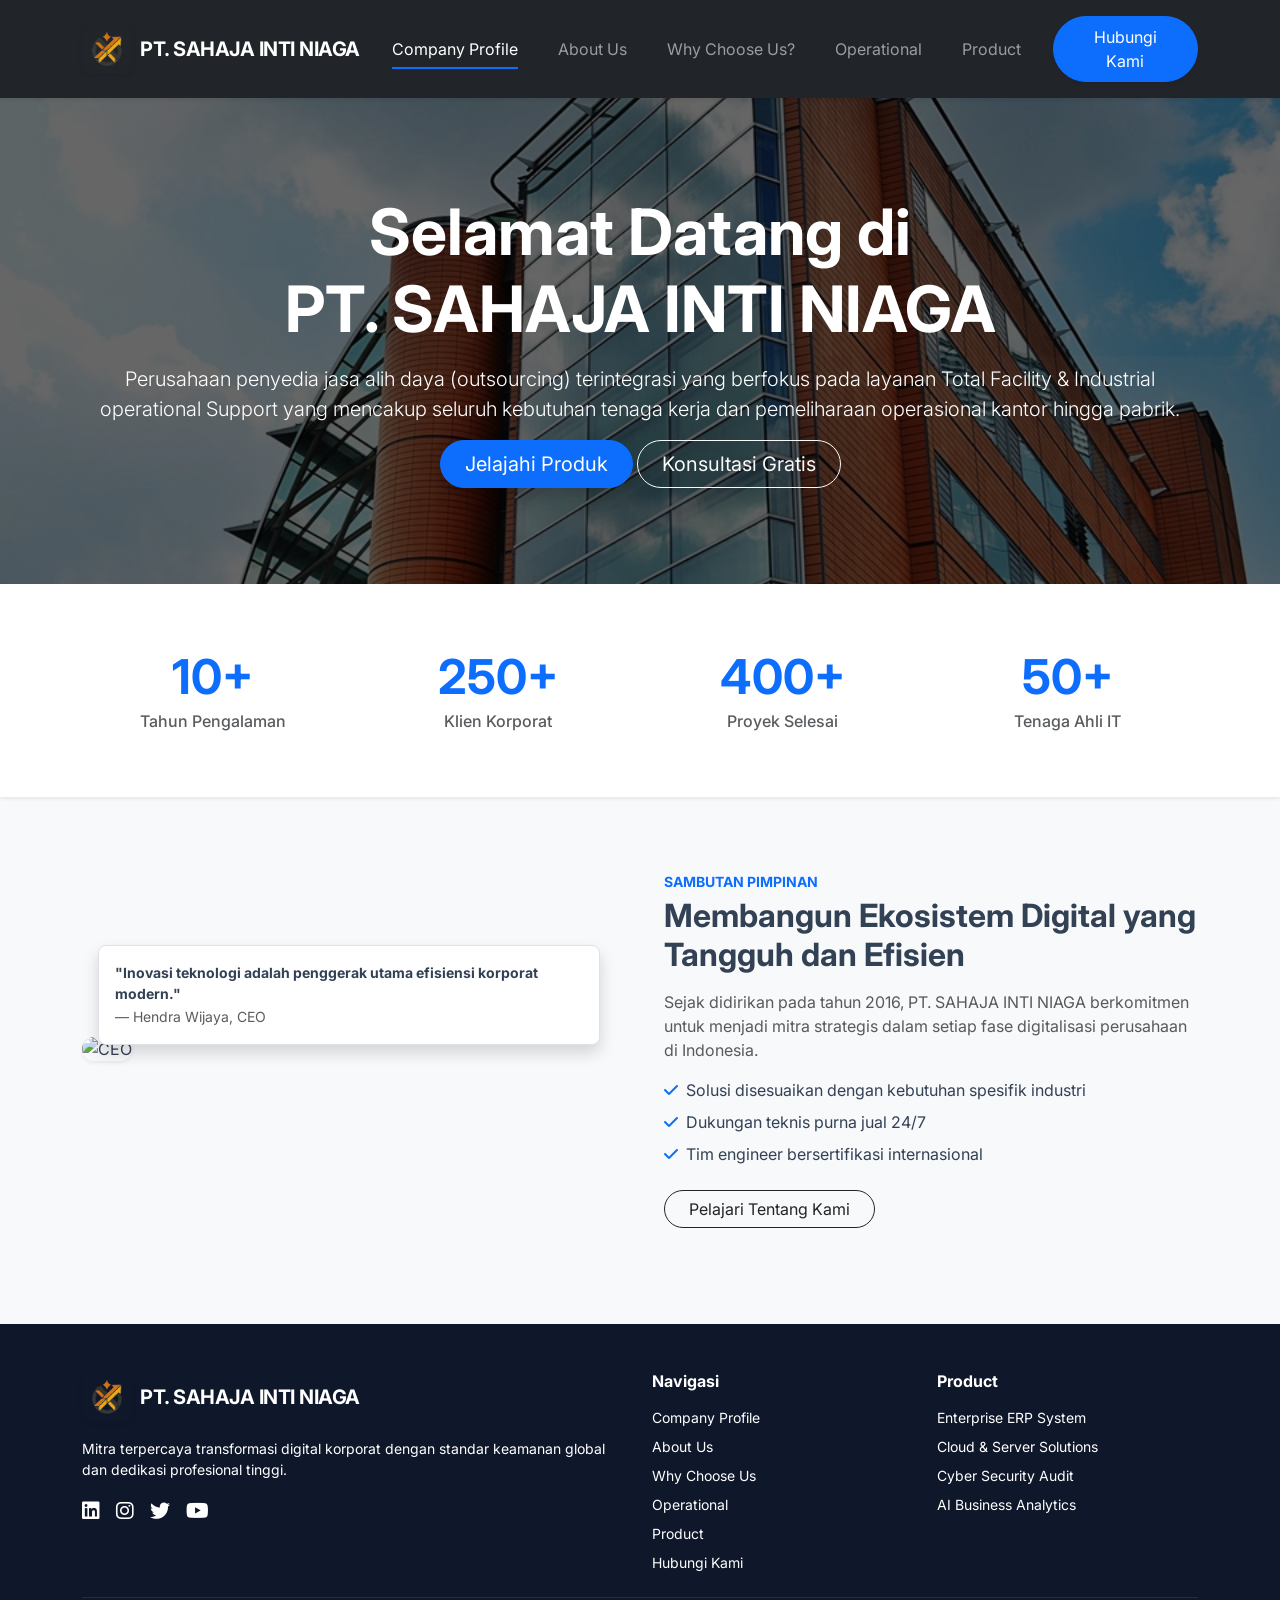
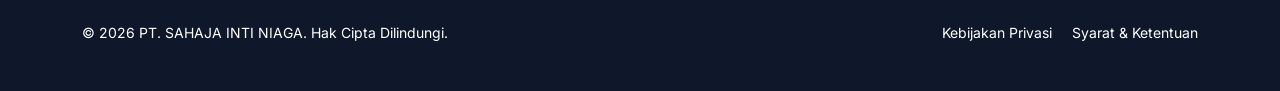
==== index.html @ 7131c090 "update rapi rapi" ====
<!DOCTYPE html>
<html lang="id">
<head>
    <meta charset="UTF-8">
    <meta name="viewport" content="width=device-width, initial-scale=1.0">
    <title>PT. SAHAJA INTI NIAGA - Company Profile</title>
    <!-- Bootstrap 5 CSS -->
    <link href="https://cdn.jsdelivr.net/npm/bootstrap@5.3.2/dist/css/bootstrap.min.css" rel="stylesheet">
    <!-- FontAwesome Icons -->
    <link rel="stylesheet" href="https://cdnjs.cloudflare.com/ajax/libs/font-awesome/6.4.0/css/all.min.css">
    <!-- Google Fonts: Inter -->
    <link href="https://fonts.googleapis.com/css2?family=Inter:wght@300;400;500;600;700;800&display=swap" rel="stylesheet">
    <link rel="stylesheet" href="style.css">

</head>
<link rel="icon" type="image/png" href="img/logo-pavicon-removebg-preview.png">
<body>

    <div id="customAlert" class="custom-alert-box alert alert-success alert-dismissible fade show border-0 py-3" role="alert">
        <div class="d-flex align-items-center">
            <i class="fa-solid fa-circle-check fs-4 me-3 text-success"></i>
            <div>
                <strong class="d-block text-dark">Informasi</strong>
                <span id="alertMessage" class="small text-muted">Pesan berhasil dikirim!</span>
            </div>
            <button type="button" class="btn-close ms-auto" onclick="hideCustomAlert()"></button>
        </div>
    </div>

    <nav class="navbar navbar-expand-lg navbar-dark bg-dark sticky-top shadow-sm py-3">
        <div class="container">
            <a class="navbar-brand d-flex align-items-center" href="#" onclick="switchView('profile')">
                <div class="rounded-3 p-2 me-2 d-flex align-items-center justify-content-center shadow-sm" style="width: 50px; height: 50px;">                    
                    <img src="img/logo-pavicon-removebg-preview.png" alt="Logo PT. Sahaja Inti Niaga" class="img-fluid" style="object-fit: contain; width: 100%; height: 100%;">
                </div>
                <span>PT. SAHAJA INTI NIAGA</span>
            </a>
            <button class="navbar-toggler border-0 shadow-none" type="button" data-bs-toggle="collapse" data-bs-target="#navbarNav" aria-controls="navbarNav" aria-expanded="false" aria-label="Toggle navigation">
                <span class="navbar-toggler-icon"></span>
            </button>
            <div class="collapse navbar-collapse justify-content-end" id="navbarNav">
                <ul class="navbar-nav align-items-lg-center gap-lg-2 mt-3 mt-lg-0">
                    <li class="nav-item">
                        <a class="nav-link active px-3 py-2 rounded text-nowrap" href="#" data-target="profile" onclick="switchView('profile')" >Company Profile</a>
                    </li>
                    <li class="nav-item">
                        <a class="nav-link px-3 py-2 rounded text-nowrap" href="#" data-target="about" onclick="switchView('about')">About Us</a>
                    </li>
                    <li class="nav-item">
                        <a class="nav-link px-3 py-2 rounded text-nowrap" href="#" data-target="why-choose-us" onclick="switchView('why-choose-us')">Why Choose Us?</a>
                    </li>
                    <li class="nav-item">
                        <a class="nav-link px-3 py-2 rounded text-nowrap" href="#" data-target="operational" onclick="switchView('operational')">Operational</a>
                    </li>
                    <li class="nav-item">
                        <a class="nav-link px-3 py-2 rounded text-nowrap" href="#" data-target="product" onclick="switchView('product')">Product</a>
                    </li>
                    <li class="nav-item ms-lg-2 mt-2 mt-lg-0">
                        <a class="btn btn-primary px-4 py-2 rounded-pill shadow-sm" href="#" data-target="contact" onclick="switchView('contact')">Hubungi Kami</a>
                    </li>
                </ul>
            </div>
        </div>
    </nav>

    <main>
        <section id="view-profile" class="view-section active">
            <!-- Hero Cover Banner -->
            <!-- nav>
             <div class="hero-section text-center text-lg-start">
                <div class="container py-5">
                    <div class="row align-items-center">
                        <div class="col-lg-7 mb-5 mb-lg-0">
                            <span class="badge bg-primary bg-opacity-25 text-primary border border-primary border-opacity-25 px-3 py-2 rounded-pill mb-3 fw-semibold">
                                <i class="fa-solid fa-shield-halved me-1"></i> Mitra Teknologi Terpercaya Enterprise
                            </span>
                            <h1 class="display-4 fw-bold mb-4 text-white lh-base">Transformasi Digital untuk Masa Depan Bisnis Anda</h1>
                            <p class="lead text-light opacity-85 mb-4">PT. Global Solusi Teknologi menghadirkan inovasi perangkat lunak kelas enterprise, infrastruktur cloud handal, dan keamanan siber tingkat lanjut untuk akselerasi pertumbuhan bisnis.</p>
                            <div class="d-flex flex-wrap gap-3 justify-content-center justify-content-lg-start">
                                <button class="btn btn-primary btn-lg px-4 rounded-pill shadow" onclick="switchView('product')">Jelajahi Produk</button>
                                <button class="btn btn-outline-light btn-lg px-4 rounded-pill" onclick="switchView('contact')">Konsultasi Gratis</button>
                            </div>
                        </div>
                        <div class="col-lg-5 text-center">
                            <div class="p-4 bg-white bg-opacity-10 backdrop-blur rounded-4 border border-white border-opacity-15 shadow-lg">
                                <i class="fa-solid fa-server text-primary display-1 mb-3"></i>
                                <h3 class="h4 fw-bold text-white mb-2">Enterprise Grade 99.9%</h3>
                                <p class="text-light opacity-75 mb-0 small">Menjamin ketersediaan sistem penuh dengan standar keamanan internasional ISO 27001.</p>
                            </div>
                        </div>
                    </div>
                </div>
            </div>
            </nav -->
            
            <section id="home" class="position-relative text-white overflow-hidden py-5">
            <!-- Gambar Header -->
            <div class="position-absolute top-0 start-0 w-100 h-100 overflow-hidden">
                <!-- TAMBAHKAN style="filter: brightness(0.4);" PADA TAG <img> -->
                <img src="img/header.jpg" 
                     alt="Cover Header" 
                     class="w-100 h-100 object-fit-cover"
                     style="filter: brightness(0.4);">

                <!-- Overlay bisa tetap dipakai atau dihilangkan -->
                <div class="position-absolute top-0 start-0 w-100 h-100"></div>
            </div>
        
            <!-- Konten Teks -->
            <div class="container position-relative py-4 my-4 text-center">
                <h1 class="display-3 fw-bold">Selamat Datang di <p>PT. SAHAJA INTI NIAGA</p> </h1>
                <p class="lead"> Perusahaan penyedia jasa alih daya (outsourcing) terintegrasi yang berfokus pada layanan Total Facility & Industrial  operational Support  yang mencakup seluruh kebutuhan tenaga kerja dan pemeliharaan operasional kantor hingga pabrik.</p>
                <button class="btn btn-primary btn-lg px-4 rounded-pill shadow" onclick="switchView('product')">Jelajahi Produk</button>
                <button class="btn btn-outline-light btn-lg px-4 rounded-pill" onclick="switchView('contact')">Konsultasi Gratis</button>
            </div>
            </section>

            <!-- Statistics Bar -->
            <div class="bg-white py-5 shadow-sm">
                <div class="container">
                    <div class="row text-center g-4">
                        <div class="col-md-3 col-6">
                            <div class="p-3">
                                <h2 class="display-5 fw-bold text-primary mb-1">10+</h2>
                                <p class="text-muted mb-0 fw-medium">Tahun Pengalaman</p>
                            </div>
                        </div>
                        <div class="col-md-3 col-6">
                            <div class="p-3">
                                <h2 class="display-5 fw-bold text-primary mb-1">250+</h2>
                                <p class="text-muted mb-0 fw-medium">Klien Korporat</p>
                            </div>
                        </div>
                        <div class="col-md-3 col-6">
                            <div class="p-3">
                                <h2 class="display-5 fw-bold text-primary mb-1">400+</h2>
                                <p class="text-muted mb-0 fw-medium">Proyek Selesai</p>
                            </div>
                        </div>
                        <div class="col-md-3 col-6">
                            <div class="p-3">
                                <h2 class="display-5 fw-bold text-primary mb-1">50+</h2>
                                <p class="text-muted mb-0 fw-medium">Tenaga Ahli IT</p>
                            </div>
                        </div>
                    </div>
                </div>
            </div>

            <!-- CEO Welcome Message -->
            <div class="container py-5 my-4">
                <div class="row align-items-center g-5">
                    <div class="col-lg-6">
                        <div class="position-relative">
                            <img src="https://placehold.co/600x400/cbd5e1/475569?text=CEO+&+Management" alt="CEO" class="img-fluid rounded-4 shadow-sm">
                            <div class="position-absolute bottom-0 start-0 m-3 bg-white p-3 rounded-3 shadow border">
                                <p class="mb-0 fw-bold small">"Inovasi teknologi adalah penggerak utama efisiensi korporat modern."</p>
                                <small class="text-muted">— Hendra Wijaya, CEO</small>
                            </div>
                        </div>
                    </div>
                    <div class="col-lg-6">
                        <span class="text-primary fw-bold text-uppercase tracking-wider small">Sambutan Pimpinan</span>
                        <h2 class="fw-bold mb-3 mt-1">Membangun Ekosistem Digital yang Tangguh dan Efisien</h2>
                        <p class="text-muted">Sejak didirikan pada tahun 2016, PT. SAHAJA INTI NIAGA berkomitmen untuk menjadi mitra strategis dalam setiap fase digitalisasi perusahaan di Indonesia.</p>
                        <ul class="list-unstyled mb-4">
                            <li class="mb-2 d-flex align-items-center"><i class="fa-solid fa-check text-primary me-2"></i> Solusi disesuaikan dengan kebutuhan spesifik industri</li>
                            <li class="mb-2 d-flex align-items-center"><i class="fa-solid fa-check text-primary me-2"></i> Dukungan teknis purna jual 24/7</li>
                            <li class="mb-2 d-flex align-items-center"><i class="fa-solid fa-check text-primary me-2"></i> Tim engineer bersertifikasi internasional</li>
                        </ul>
                        <button class="btn btn-outline-dark rounded-pill px-4" onclick="switchView('about')">Pelajari Tentang Kami</button>
                    </div>
                </div>
            </div>
        </section>

        <section id="view-about" class="view-section pt-4 pb-5">
            <div class="container pt-4 pb-4">
                <div class="text-center max-w-700 mx-auto mb-5 gap-lg-2 mt-3 mt-lg-0">
                    <span class="badge bg-primary bg-opacity-10 text-primary px-3 py-1 rounded-pill fw-semibold mb-2" style="font-size: 2rem;">About Us</span>
                    <h2 class="fw-bold display-6 mb-4">Mengenal Lebih Dekat PT. Sahaja Inti Niaga</h2>
                    <!-- Sub-bagian Legalitas & Pendirian -->
                    <div class="bg-light border rounded-4 p-4 mx-auto mb-4 text-start" style="max-width: 600px;">
                        <h3 class="fw-bold h5 text-primary border-bottom pb-2 mb-3">
                            <i class="fa-solid fa-file-shield me-2"></i>Legalitas & Pendirian
                        </h3>
                        <ul class="list-unstyled mb-0 text-dark">
                            <li class="mb-2">
                                <strong><i class="fa-solid fa-building text-muted me-2"></i>Tahun Pendirian:</strong> 2026
                            </li>
                            <li>
                                <strong><i class="fa-solid fa-file-signature text-muted me-2"></i>Surat Izin Usaha:</strong> AHU-A129826.AH.01.30.Tahun 2026
                            </li>
                        </ul>
                    </div>
                    <p class="text-muted mb-3" style="text-align: justify; line-height: 1.8;">
                        PT. SAHAJA INTI NIAGA adalah perusahaan penyedia jasa alih daya (outsourcing) terintegrasi yang berfokus pada layanan Total Facility & Industrial Operational Support yang mencakup seluruh kebutuhan tenaga kerja dan pemeliharaan operasional kantor hingga pabrik.
                        <br>
                        <br>
                        Kami hadir sebagai mitra strategis untuk membantu instansipemerintah, BUMN, perkantoran swasta, pusat perbelanjaan,kawasan industri, dan fasilitas komersial lainnya dalam menciptakan lingkungan kerja yang aman, tertib, bersih, dan higienis. Dengan mengedepankan sistem rekrutmen berstandar tinggi, pelatihan berkala (continuous training), dan kepatuhan penuh terhadap regulasi ketenagakerjaan, kami memastikan setiap mitra kami dapat fokus sepenuhnya pada bisnis inti (core business) mereka.
                    </p>
                </div>

                <!-- Vision & Mission -->
                <div class="row g-4 mb-5">
                    <div class="col-md-6">
                        <div class="card border-0 shadow-sm rounded-4 h-100 p-4 bg-white">
                            <div class="feature-icon bg-primary bg-opacity-15 text-primary mb-3">
                                <i class="fa-solid fa-eye"></i>
                            </div>
                            <h3 class="h4 fw-bold mb-3">Visi Perusahaan</h3>
                            <p class="text-muted mb-0">Menjadi perusahaan alih daya terdepan, tepercaya, dan berintegritas tinggi di Indonesia yang memberikan solusi operasional fasilitas
serta pengamanan berstandar industri modern.</p>
                        </div>
                    </div>
                    <div class="col-md-6">
                        <div class="card border-0 shadow-sm rounded-4 h-100 p-4 bg-white">
                            <div class="feature-icon bg-success bg-opacity-15 text-success mb-3">
                                <i class="fa-solid fa-bullseye"></i>
                            </div>
                            <h3 class="h4 fw-bold mb-3">Misi Perusahaan</h3>
                            <ul class="text-muted ps-3 mb-0">
                                <li class="mb-2">Kualitas Pelayanan: Menghadirkan tenaga kerja terlatih, disiplin, berdedikasi, dan menjunjung tinggi kode etik profesional.</li>
                                <li class="mb-2">Kemitraan Jangka Panjang: Membangun kolaborasi transparan dan responsif terhadap setiap kebutuhan spesifik operasional klien.</li>
                                <li class="mb-2">Kepatuhan & Legalitas: Menjamin pemenuhan hak-hak ketenagakerjaan secara adil dan patuh pada seluruh regulasi hukum yang berlaku.</li>
                                <li class="mb-2">Inovasi & Pengawasan Berkelanjutan: Menerapkan sistem kontrol mutu (Quality Control) dan pemanfaatan teknologi supervisi berbasis digital.</li>
                            </ul>
                        </div>
                    </div>
                </div>

                <!-- Core Values -->
                <div class="mb-5">
                    <h3 class="text-center fw-bold mb-4">NILAI INTI PERUSAHAAN (CORE VALUES)</h3>
                    <div class="row g-3">
                        <div class="col-lg-2 col-md-4 col-sm-6">
                            <div class="card card-hover border-0 shadow-sm rounded-4 text-center p-4 bg-white h-100">
                                <div class="text-primary mb-3 display-6"><i class="fa-solid fa-lightbulb"></i></div>
                                <h5 class="fw-bold">S – Sinergi (Synergy)</h5>
                                <p class="text-muted small mb-0">Mengutamakan kolaborasi aktif dan harmonis bersama mitra bisnis.</p>
                            </div>
                        </div>
                        <div class="col-lg-2 col-md-4 col-sm-6">
                            <div class="card card-hover border-0 shadow-sm rounded-4 text-center p-4 bg-white h-100">
                                <div class="text-success mb-3 display-6"><i class="fa-solid fa-handshake"></i></div>
                                <h5 class="fw-bold">A – Akuntabel (Accountable)</h5>
                                <p class="text-muted small mb-0">Bertanggung jawab penuh terhadap pelaksanaan tugas dan standar kerja.</p>
                            </div>
                        </div>
                        <div class="col-lg-2 col-md-4 col-sm-6">
                            <div class="card card-hover border-0 shadow-sm rounded-4 text-center p-4 bg-white h-100">
                                <div class="text-warning mb-3 display-6"><i class="fa-solid fa-users-gear"></i></div>
                                <h5 class="fw-bold">H – Handal (Reliable)</h5>
                                <p class="text-muted small mb-0">Tanggap menghadapi situasi rutin maupun darurat dengan kesiapan tinggi.</p>
                            </div>
                        </div>
                        <div class="col-lg-2 col-md-4 col-sm-6">
                            <div class="card card-hover border-0 shadow-sm rounded-4 text-center p-4 bg-white h-100">
                                <div class="text-danger mb-3 display-6"><i class="fa-solid fa-award"></i></div>
                                <h5 class="fw-bold">A – Amanah (Integrity)</h5>
                                <p class="text-muted small mb-0">Menjaga kejujuran dan etika kerja sebagai fondasi utama kepercayaan.</p>
                            </div>
                        </div>
                        <div class="col-lg-2 col-md-4 col-sm-6">
                            <div class="card card-hover border-0 shadow-sm rounded-4 text-center p-4 bg-white h-100">
                                <div class="text-warning mb-3 display-6"><i class="fa-solid fa-users-gear"></i></div>
                                <h5 class="fw-bold">J – Jeli (Detail-Oriented)</h5>
                                <p class="text-muted small mb-0">Mengawasi detail kebersihan dan protokol keamanan tanpa kompromi.</p>
                            </div>
                        </div>
                        <div class="col-lg-2 col-md-4 col-sm-6">
                            <div class="card card-hover border-0 shadow-sm rounded-4 text-center p-4 bg-white h-100">
                                <div class="text-danger mb-3 display-6"><i class="fa-solid fa-award"></i></div>
                                <h5 class="fw-bold">A – Adaptif (Adaptive)</h5>
                                <p class="text-muted small mb-0">Fleksibel menyesuaikan SOP dengan karakteristik dan kebutuhan fasilitas klien.</p>
                            </div>
                        </div>
                    </div>
                </div>

                <!-- Short History Timeline -->
                <div class="bg-white rounded-4 shadow-sm p-5">
                    <h3 class="fw-bold mb-4 text-center">Sejarah Singkat Perusahaan</h3>
                    <div class="row g-4">
                        <div class="col-md-4">
                            <span class="badge bg-secondary mb-2">2016 - Pendirian</span>
                            <h5 class="fw-bold">Awal Mula</h5>
                            <p class="text-muted small">Didirikan oleh sekelompok insinyur IT di Jakarta sebagai konsultan pengembang perangkat lunak skala kecil.</p>
                        </div>
                        <div class="col-md-4">
                            <span class="badge bg-primary mb-2">2020 - Ekspansi Enterprise</span>
                            <h5 class="fw-bold">Pertumbuhan Pesat</h5>
                            <p class="text-muted small">Memperluas portofolio layanan ke ranah Cloud Computing dan sistem ERP terintegrasi untuk perbankan & manufaktur.</p>
                        </div>
                        <div class="col-md-4">
                            <span class="badge bg-success mb-2">2026 - Regional Leader</span>
                            <h5 class="fw-bold">Transformasi Modern</h5>
                            <p class="text-muted small">Menjadi pemimpin pasar nasional dengan cabang operasional di 3 kota besar dan klien multinasional.</p>
                        </div>
                    </div>
                </div>
            </div>
        </section>

        <!-- Section Why Choose Us -->
        <section id="view-why-choose-us" class="view-section pt-4 pb-5">
            <div class="container pt-4 pb-4">
                <!-- Judul Header -->
                <div class="text-center mb-5">
                    <h2 class="fw-bold display-5">Why Choose Us?</h2>
                    <p class="text-muted col-lg-6 mx-auto">Alasan utama mengapa PT. SAHAJA INTI NIAGA menjadi mitra terpercaya      bagi korporasi dan institusi terkemuka.</p>
                </div>
            
                <!-- Grid Kartu Keunggulan -->
                <div class="row g-4">
                    <!-- Poin 1 -->
                    <div class="col-md-4">
                        <div class="card border-0 shadow-sm rounded-4 p-4 h-100 card-hover bg-white">
                            <div class="text-primary fs-1 mb-3"><i class="fa-solid fa-shield-halved"></i></div>
                            <h4 class="fw-bold mb-3">Rekrutmen Selektif & Bebas Risiko</h4>
                            <p class="text-muted mb-0">Seluruh personil melalui verifikasi identitas, rekam jejak kriminal, pemeriksaan medis, serta tes psikologi kerja</p>
                        </div>
                    </div>
                
                    <!-- Poin 2 -->
                    <div class="col-md-4">
                        <div class="card border-0 shadow-sm rounded-4 p-4 h-100 card-hover bg-white">
                            <div class="text-success fs-1 mb-3"><i class="fa-solid fa-user-tie"></i></div>
                            <h4 class="fw-bold mb-3">Kepatuhan Legal & Ketenagakerjaan (100% Compliance)</h4>
                            <p class="text-muted mb-0">Penjaminan upah sesuai regulasi (UMK/UMR), kepesertaan BPJS Ketenagakerjaan & BPJS Kesehatan, perlindungan THR, dan perjanjian kerja yang sah. Klien terbebas dari sengketa hubungan industrial langsung.</p>
                        </div>
                    </div>
                
                    <!-- Poin 3 -->
                    <div class="col-md-4">
                        <div class="card border-0 shadow-sm rounded-4 p-4 h-100 card-hover bg-white">
                            <div class="text-warning fs-1 mb-3"><i class="fa-solid fa-headset"></i></div>
                            <h4 class="fw-bold mb-3">Supervisi Berlapis (Layered Supervision) :</h4>
                            <p class="text-muted mb-0">Penempatan Team Leader / Supervisor lapangan yang melakukan audit berkala, briefing harian (morning briefing), dan laporan kinerja bulanan.</p>
                        </div>
                    </div>
                
                    <!-- Poin 4 -->
                    <div class="col-md-4">
                        <div class="card border-0 shadow-sm rounded-4 p-4 h-100 card-hover bg-white">
                            <div class="text-info fs-1 mb-3"><i class="fa-solid fa-puzzle-piece"></i></div>
                            <h4 class="fw-bold mb-3">Tenaga Pengganti Cepat (Reliever Standby)</h4>
                            <p class="text-muted mb-0">Garansi penyediaan personil pengganti yang siap siaga dalam waktu singkat jika personil bertugas
berhalangan hadir..</p>
                        </div>
                    </div>
                
                    <!-- Poin 5 -->
                    <div class="col-md-4">
                        <div class="card border-0 shadow-sm rounded-4 p-4 h-100 card-hover bg-white">
                            <div class="text-danger fs-1 mb-3"><i class="fa-solid fa-chart-line"></i></div>
                            <h4 class="fw-bold mb-3">Berorientasi Pertumbuhan</h4>
                            <p class="text-muted mb-0">Setiap rancangan teknologi dan layanan dirancang khusus guna mendongkrak efisiensi biaya, skalabilitas, serta profitabilitas perusahaan.</p>
                        </div>
                    </div>
                
                    <!-- Poin 6 -->
                    <div class="col-md-4">
                        <div class="card border-0 shadow-sm rounded-4 p-4 h-100 card-hover bg-white">
                            <div class="text-secondary fs-1 mb-3"><i class="fa-solid fa-handshake-angle"></i></div>
                            <h4 class="fw-bold mb-3">Kustomisasi SOP Fasilitas</h4>
                            <p class="text-muted mb-0">Prosedur operasional disesuaikan secara detail dengan peraturan internal dan budaya kerja gedung klien</p>
                        </div>
                    </div>
                </div>
            </div>
        </section>

        <section id="view-operational" class="view-section pt-4 pb-5">
            <div class="container pt-4 pb-4">
                <div class="text-center max-w-700 mx-auto mb-5 mt-0">                    
                    <h2 class="fw-bold display-6">Cakupan, Fasilitas, & Alur Kerja</h2>
                    <p class="text-muted">Bagaimana kami mengelola operasional harian untuk menjamin ketepatan waktu dan kualitas layanan.</p>
                </div>

                <!-- Operational Coverage & Hours -->
                <div class="row g-4 mb-5">
                    <div class="col-lg-6">
                        <div class="card border-0 shadow-sm rounded-4 p-4 h-100 bg-white">
                            <h4 class="fw-bold mb-3"><i class="fa-solid fa-map-location-dot text-primary me-2"></i> Wilayah Operasional</h4>
                            <p class="text-muted">Kantor pusat dan pusat data utama kami berlokasi strategis di kawasan bisnis Jakarta, didukung cabang regional:</p>
                            <ul class="list-group list-group-flush mb-0">
                                <li class="list-group-item px-0 d-flex justify-content-between align-items-center">
                                    <span><i class="text-muted"></i> <img src="img/1.jpg" class="img-fluid" style="object-fit: contain; width: 100%; height: 100%;"></span>
                                </li>
                                <li class="list-group-item px-0 d-flex justify-content-between align-items-center">
                                    <span><i class="fa-solid fa-building me-2 text-muted"></i> Kantor Cabang Surabaya</span>
                                    <span class="badge bg-secondary rounded-pill">Regional East Java</span>
                                </li>
                                <li class="list-group-item px-0 d-flex justify-content-between align-items-center">
                                    <span><i class="fa-solid fa-building me-2 text-muted"></i> Kantor Cabang Medan</span>
                                    <span class="badge bg-secondary rounded-pill">Regional Sumatera</span>
                                </li>
                            </ul>
                        </div>
                    </div>
                    <div class="col-lg-6">
                        <div class="card border-0 shadow-sm rounded-4 p-4 h-100 bg-white">
                            <h4 class="fw-bold mb-3"><i class="fa-solid fa-clock text-primary me-2"></i> Jam Kerja & Layanan Dukungan</h4>
                            <p class="text-muted">Kami siap sedia memberikan pelayanan operasional dan teknis terbaik sepanjang minggu:</p>
                            <div class="mb-3">
                                <div class="d-flex justify-content-between py-2 border-bottom">
                                    <span class="fw-medium">Senin - Jumat:</span>
                                    <span class="text-muted">08.30 - 17.00 WIB (Kantor)</span>
                                </div>
                                <div class="d-flex justify-content-between py-2 border-bottom">
                                    <span class="fw-medium">Sabtu:</span>
                                    <span class="text-muted">09.00 - 14.00 WIB (Support Piket)</span>
                                </div>
                                <div class="d-flex justify-content-between py-2">
                                    <span class="fw-medium">Layanan Darurat IT:</span>
                                    <span class="text-danger fw-semibold">24 / 7 / 365 (SLA Enterprise)</span>
                                </div>
                            </div>
                        </div>
                    </div>
                </div>

                <!-- Facilities -->
                <div class="mb-5">
                    <h3 class="fw-bold mb-4 text-center">Fasilitas Penunjang Utama</h3>
                    <div class="row g-4">
                        <div class="col-md-4">
                            <div class="card border-0 shadow-sm rounded-4 overflow-hidden h-100">
                                <img src="img/1.jpg" class="card-img-top" alt="Data Center">
                                <div class="card-body p-4">
                                    <h5 class="fw-bold">Tier-3 Data Center</h5>
                                    <p class="text-muted small mb-0">Infrastruktur server mandiri dengan redundansi daya dan proteksi fisik maksimal.</p>
                                </div>
                            </div>
                        </div>
                        <div class="col-md-4">
                            <div class="card border-0 shadow-sm rounded-4 overflow-hidden h-100">
                                <img src="img/1.jpg" class="card-img-top" alt="Lab">
                                <div class="card-body p-4">
                                    <h5 class="fw-bold">R&D Software Lab</h5>
                                    <p class="text-muted small mb-0">Ruang riset pengembangan algoritma kecerdasan buatan, keamanan siber, dan QA otomatis.</p>
                                </div>
                            </div>
                        </div>
                        <div class="col-md-4">
                            <div class="card border-0 shadow-sm rounded-4 overflow-hidden h-100">
                                <img src="img/1.jpg" class="card-img-top" alt="Workspace">
                                <div class="card-body p-4">
                                    <h5 class="fw-bold">Collaborative Workspace</h5>
                                    <p class="text-muted small mb-0">Kantor modern yang didesain untuk kenyamanan tim teknis dalam berkolaborasi bersama klien.</p>
                                </div>
                            </div>
                        </div>
                    </div>
                </div>

                <!-- Business Workflow -->
                <div class="bg-white rounded-4 shadow-sm p-5">
                    <h3 class="fw-bold mb-4 text-center">Alur Kerja & Proses Bisnis Klien</h3>
                    <div class="row g-4 text-center">
                        <div class="col-md-3">
                            <div class="p-3">
                                <div class="bg-primary text-white rounded-circle d-inline-flex align-items-center justify-content-center mb-3" style="width: 50px; height: 50px; font-weight: bold;">1</div>
                                <h5 class="fw-bold h6">Konsultasi Kebutuhan</h5>
                                <p class="text-muted small mb-0">Analisis mendalam bersama klien untuk memetakan masalah & tujuan bisnis.</p>
                            </div>
                        </div>
                        <div class="col-md-3">
                            <div class="p-3">
                                <div class="bg-primary text-white rounded-circle d-inline-flex align-items-center justify-content-center mb-3" style="width: 50px; height: 50px; font-weight: bold;">2</div>
                                <h5 class="fw-bold h6">Perancangan Solusi</h5>
                                <p class="text-muted small mb-0">Penyusunan arsitektur sistem, desain UI/UX, dan estimasi waktu pengerjaan.</p>
                            </div>
                        </div>
                        <div class="col-md-3">
                            <div class="p-3">
                                <div class="bg-primary text-white rounded-circle d-inline-flex align-items-center justify-content-center mb-3" style="width: 50px; height: 50px; font-weight: bold;">3</div>
                                <h5 class="fw-bold h6">Implementasi & Testing</h5>
                                <p class="text-muted small mb-0">Eksekusi pengembangan kode, integrasi sistem, dan uji coba ketat (QA).</p>
                            </div>
                        </div>
                        <div class="col-md-3">
                            <div class="p-3">
                                <div class="bg-primary text-white rounded-circle d-inline-flex align-items-center justify-content-center mb-3" style="width: 50px; height: 50px; font-weight: bold;">4</div>
                                <h5 class="fw-bold h6">Maintenance & Review</h5>
                                <p class="text-muted small mb-0">Peluncuran sistem (Go-Live), pelatihan pengguna, serta pemeliharaan berkala.</p>
                            </div>
                        </div>
                    </div>
                </div>
            </div>
        </section>

        <section id="view-product" class="view-section pt-4 pb-5">
            <div class="container pt-4 pb-4">
                <div class="text-center max-w-700 mx-auto mb-5">
                    <h2 class="fw-bold display-6">Solusi Teknologi Unggulan Kami</h2>
                    <p class="text-muted">Pilih produk dan layanan enterprise yang dirancang khusus untuk meningkatkan produktivitas perusahaan.</p>
                </div>

                <div class="row g-4">
                    <!-- Product 1 -->
                    <div class="col-lg-4 col-md-6">
                        <div class="card card-hover border-0 shadow-sm rounded-4 overflow-hidden h-100 bg-white">
                            <img src="https://placehold.co/600x350/0f172a/ffffff?text=Enterprise+ERP" class="card-img-top" alt="ERP">
                            <div class="card-body p-4 d-flex flex-column">
                                <div class="mb-2"><span class="badge bg-primary bg-opacity-15 text-primary">Software</span></div>
                                <h4 class="fw-bold h5">Global ERP System</h4>
                                <p class="text-muted small flex-grow-1">Sistem perencanaan sumber daya perusahaan terintegrasi untuk keuangan, inventaris, dan HRD.</p>
                                <button class="btn btn-outline-primary rounded-pill mt-3 w-100" onclick="showProductDetail('Global ERP System', 'Sistem ERP canggih berbasis cloud yang memfasilitasi integrasi menyeluruh antar departemen di perusahaan Anda. Memiliki modul keuangan lengkap, manajemen stok real-time, dan laporan analitik otomatis.', 'https://placehold.co/600x350/0f172a/ffffff?text=Enterprise+ERP')">Lihat Detail</button>
                            </div>
                        </div>
                    </div>

                    <!-- Product 2 -->
                    <div class="col-lg-4 col-md-6">
                        <div class="card card-hover border-0 shadow-sm rounded-4 overflow-hidden h-100 bg-white">
                            <img src="https://placehold.co/600x350/1e293b/ffffff?text=Cloud+Infrastructure" class="card-img-top" alt="Cloud">
                            <div class="card-body p-4 d-flex flex-column">
                                <div class="mb-2"><span class="badge bg-success bg-opacity-15 text-success">Infrastruktur</span></div>
                                <h4 class="fw-bold h5">Cloud & Server Solutions</h4>
                                <p class="text-muted small flex-grow-1">Penyediaan server virtual pribadi (VPS), manajemen migrasi cloud, dan backup otomatis anti-downtime.</p>
                                <button class="btn btn-outline-primary rounded-pill mt-3 w-100" onclick="showProductDetail('Cloud & Server Solutions', 'Layanan infrastruktur awan yang aman, fleksibel, dan skalabel. Didukung oleh data center tier-3 dengan jaminan ketersediaan sistem 99.9%.', 'https://placehold.co/600x350/1e293b/ffffff?text=Cloud+Infrastructure')">Lihat Detail</button>
                            </div>
                        </div>
                    </div>

                    <!-- Product 3 -->
                    <div class="col-lg-4 col-md-6">
                        <div class="card card-hover border-0 shadow-sm rounded-4 overflow-hidden h-100 bg-white">
                            <img src="https://placehold.co/600x350/334155/ffffff?text=Cyber+Security" class="card-img-top" alt="Cyber Security">
                            <div class="card-body p-4 d-flex flex-column">
                                <div class="mb-2"><span class="badge bg-danger bg-opacity-15 text-danger">Keamanan</span></div>
                                <h4 class="fw-bold h5">Enterprise Cyber Security</h4>
                                <p class="text-muted small flex-grow-1">Audit keamanan sistem, proteksi firewall berlapis, pencegahan serangan siber, dan pelatihan karyawan.</p>
                                <button class="btn btn-outline-primary rounded-pill mt-3 w-100" onclick="showProductDetail('Enterprise Cyber Security', 'Solusi pertahanan siber end-to-end untuk melindungi aset data berharga perusahaan dari ancaman ransomware dan kebocoran data.', 'https://placehold.co/600x350/334155/ffffff?text=Cyber+Security')">Lihat Detail</button>
                            </div>
                        </div>
                    </div>

                    <!-- Product 4 -->
                    <div class="col-lg-4 col-md-6">
                        <div class="card card-hover border-0 shadow-sm rounded-4 overflow-hidden h-100 bg-white">
                            <img src="https://placehold.co/600x350/475569/ffffff?text=AI+Analytics" class="card-img-top" alt="AI Analytics">
                            <div class="card-body p-4 d-flex flex-column">
                                <div class="mb-2"><span class="badge bg-warning bg-opacity-15 text-warning">Artificial Intelligence</span></div>
                                <h4 class="fw-bold h5">AI Business Analytics</h4>
                                <p class="text-muted small flex-grow-1">Pemanfaatan kecerdasan buatan untuk membaca tren pasar, perilaku pelanggan, dan prediksi penjualan.</p>
                                <button class="btn btn-outline-primary rounded-pill mt-3 w-100" onclick="showProductDetail('AI Business Analytics', 'Platform analitik canggih bertenaga AI yang membantu manajemen puncak mengambil keputusan strategis berdasarkan data prediktif.', 'https://placehold.co/600x350/475569/ffffff?text=AI+Analytics')">Lihat Detail</button>
                            </div>
                        </div>
                    </div>

                    <!-- Product 5 -->
                    <div class="col-lg-4 col-md-6">
                        <div class="card card-hover border-0 shadow-sm rounded-4 overflow-hidden h-100 bg-white">
                            <img src="https://placehold.co/600x350/64748b/ffffff?text=Custom+Software" class="card-img-top" alt="Custom Dev">
                            <div class="card-body p-4 d-flex flex-column">
                                <div class="mb-2"><span class="badge bg-primary bg-opacity-15 text-primary">Development</span></div>
                                <h4 class="fw-bold h5">Custom Software Dev</h4>
                                <p class="text-muted small flex-grow-1">Pengembangan aplikasi mobile (iOS/Android) dan web kustom sesuai spesifikasi unik kebutuhan bisnis Anda.</p>
                                <button class="btn btn-outline-primary rounded-pill mt-3 w-100" onclick="showProductDetail('Custom Software Dev', 'Layanan pembuatan aplikasi kustom dari nol dengan standar arsitektur modern, performa tinggi, dan UI/UX intuitif.', 'https://placehold.co/600x350/64748b/ffffff?text=Custom+Software')">Lihat Detail</button>
                            </div>
                        </div>
                    </div>

                    <!-- Product 6 -->
                    <div class="col-lg-4 col-md-6">
                        <div class="card card-hover border-0 shadow-sm rounded-4 overflow-hidden h-100 bg-white">
                            <img src="https://placehold.co/600x350/0f172a/ffffff?text=IT+Consulting" class="card-img-top" alt="Consulting">
                            <div class="card-body p-4 d-flex flex-column">
                                <div class="mb-2"><span class="badge bg-info bg-opacity-15 text-info">Konsultasi</span></div>
                                <h4 class="fw-bold h5">IT Strategic Consulting</h4>
                                <p class="text-muted small flex-grow-1">Pendampingan ahli untuk merumuskan roadmap teknologi jangka panjang dan optimalisasi anggaran IT.</p>
                                <button class="btn btn-outline-primary rounded-pill mt-3 w-100" onclick="showProductDetail('IT Strategic Consulting', 'Konsultasi bersama para ahli teknologi berpengalaman untuk merancang cetak biru transformasi digital perusahaan.', 'https://placehold.co/600x350/0f172a/ffffff?text=IT+Consulting')">Lihat Detail</button>
                            </div>
                        </div>
                    </div>
                </div>
            </div>
        </section>

        <section id="view-contact" class="view-section pt-4 pb-5">
            <div class="container pt-4 pb-4">
                <div class="text-center max-w-700 mx-auto mb-5">                    
                    <h2 class="fw-bold display-6">Mari Berkolaborasi Bersama Kami</h2>
                    <p class="text-muted">Punya pertanyaan atau ingin memulai proyek digital? Kirimkan pesan kepada tim ahli kami.</p>
                </div>

                <div class="row g-5">
                    <!-- Contact Form -->
                    <div class="col-lg-7">
                        <div class="card border-0 shadow-sm rounded-4 p-4 p-md-5 bg-white">
                            <h3 class="fw-bold mb-4">Kirim Pesan atau Pertanyaan</h3>
                            <form id="contactForm" onsubmit="handleFormSubmit(event)">
                                <div class="mb-3">
                                    <label for="nama" class="form-label fw-medium">Nama Lengkap <span class="text-danger">*</span></label>
                                    <input type="text" class="form-control rounded-pill px-3 py-2" id="nama" placeholder="Masukkan nama lengkap">
                                    <div class="invalid-feedback">Nama wajib diisi.</div>
                                </div>
                                <div class="mb-3">
                                    <label for="email" class="form-label fw-medium">Alamat Email <span class="text-danger">*</span></label>
                                    <input type="email" class="form-control rounded-pill px-3 py-2" id="email" placeholder="nama@perusahaan.com">
                                    <div class="invalid-feedback">Email valid wajib diisi.</div>
                                </div>
                                <div class="mb-3">
                                    <label for="subjek" class="form-label fw-medium">Subjek / Keperluan <span class="text-danger">*</span></label>
                                    <input type="text" class="form-control rounded-pill px-3 py-2" id="subjek" placeholder="Contoh: Konsultasi ERP System">
                                    <div class="invalid-feedback">Subjek wajib diisi.</div>
                                </div>
                                <div class="mb-4">
                                    <label for="pesan" class="form-label fw-medium">Pesan / Detail Proyek <span class="text-danger">*</span></label>
                                    <textarea class="form-control rounded-4 px-3 py-2" id="pesan" rows="4" placeholder="Ceritakan kebutuhan atau pertanyaan Anda..."></textarea>
                                    <div class="invalid-feedback">Pesan minimal 10 karakter.</div>
                                </div>
                                <button type="submit" class="btn btn-primary btn-lg rounded-pill w-100 py-3 shadow-sm">Kirim Pesan Sekarang</button>
                            </form>
                        </div>
                    </div>

                    <!-- Contact Info & Map Placeholder -->
                    <div class="col-lg-5">
                        <div class="card border-0 shadow-sm rounded-4 p-4 bg-white mb-4">
                            <h4 class="fw-bold mb-3">Informasi Kontak</h4>
                            <ul class="list-unstyled mb-0">
                                <li class="d-flex mb-3 align-items-start">
                                    <div class="bg-primary bg-opacity-10 text-primary rounded-circle p-3 me-3 d-flex align-items-center justify-content-center">
                                        <i class="fa-solid fa-location-dot"></i>
                                    </div>
                                    <div>
                                        <h6 class="fw-bold mb-1">Kantor Pusat</h6>
                                        <p class="text-muted small mb-0">JL.PEKAPURAN, KP.BABAKAN, RT 003, RW 002, Sukatani, Tapos, Kota 
Depok, Jawa Barat 16455</p>
                                    </div>
                                </li>
                                <li class="d-flex mb-3 align-items-start">
                                    <div class="bg-primary bg-opacity-10 text-primary rounded-circle p-3 me-3 d-flex align-items-center justify-content-center">
                                        <i class="fa-solid fa-phone"></i>
                                    </div>
                                    <div>
                                        <h6 class="fw-bold mb-1">Telepon / WhatsApp</h6>
                                        <p class="text-muted small mb-0">+62 857 7783 3467</p>
                                    </div>
                                </li>
                                <li class="d-flex align-items-start">
                                    <div class="bg-primary bg-opacity-10 text-primary rounded-circle p-3 me-3 d-flex align-items-center justify-content-center">
                                        <i class="fa-solid fa-envelope"></i>
                                    </div>
                                    <div>
                                        <h6 class="fw-bold mb-1">Email</h6>
                                        <p class="text-muted small mb-0">adminshj@sahaja-corp.web.id</p>
                                    </div>
                                </li>
                            </ul>
                        </div>

                        <!-- Map Placeholder -->
                        <div class="card border-0 shadow-sm rounded-4 overflow-hidden bg-white">
                            <div class="bg-dark text-white p-3 text-center small fw-medium">
                                <i class="fa-solid fa-map me-2"></i> Peta Lokasi Kantor Pusat
                            </div>
                            <div style="height: 200px; background: #e2e8f0; display: flex; align-items: center; justify-content: center; color: #64748b;">
                                <div class="text-center p-3">
                                    <i class="fa-solid fa-map-location-dot display-4 mb-2"></i>
                                    <p class="mb-0 small fw-semibold">Tapos, Kota Depok</p>
                                </div>
                            </div>
                        </div>
                    </div>
                </div>
            </div>
        </section>
    </main>

    <footer class="py-5 mt-5">
        <div class="container">
            <div class="row g-4 mb-4">
                <div class="col-lg-6">
                    <a class="navbar-brand text-white-50 d-flex align-items-center mb-3" href="#">
                        <div class="rounded-3 p-2 me-2 d-flex align-items-center justify-content-center shadow-sm" style="width: 50px; height: 50px;">                    
                    <img src="img/logo-pavicon-removebg-preview.png" alt="Logo PT. Sahaja Inti Niaga" class="img-fluid" style="object-fit: contain; width: 100%; height: 100%;">
                </div>
                        <span class="text-white fs-5">PT. SAHAJA INTI NIAGA</span>
                    </a>
                    <p class="small text-white">Mitra terpercaya transformasi digital korporat dengan standar keamanan global dan dedikasi profesional tinggi.</p>
                    <div class="d-flex gap-3">
                        <a href="#" class="text-white fs-5"><i class="fa-brands fa-linkedin"></i></a>
                        <a href="#" class="text-white fs-5"><i class="fa-brands fa-instagram"></i></a>
                        <a href="#" class="text-white fs-5"><i class="fa-brands fa-twitter"></i></a>
                        <a href="#" class="text-white fs-5"><i class="fa-brands fa-youtube"></i></a>
                    </div>
                </div>
                <div class="col-lg-3 col-md-4 col-6">
                    <h6 class="text-white fw-bold mb-3">Navigasi</h6>
                    <ul class="list-unstyled small mb-0 d-flex flex-column gap-2">
                        <li><a href="#" class="text-white text-decoration-none" onclick="switchView('profile')">Company Profile</a></li>
                        <li><a href="#" class="text-white text-decoration-none" onclick="switchView('about')">About Us</a></li>
                        <li><a href="#" class="text-white text-decoration-none" onclick="switchView('why-choose-us')">Why Choose Us</a></li>
                        <li><a href="#" class="text-white text-decoration-none" onclick="switchView('operational')">Operational</a></li>
                        <li><a href="#" class="text-white text-decoration-none" onclick="switchView('product')">Product</a></li>
                        <li><a href="#" class="text-white text-decoration-none" onclick="switchView('contact')">Hubungi Kami</a></li>
                    </ul>
                </div>
                <div class="col-lg-3 col-md-4 col-6">
                    <h6 class="text-white fw-bold mb-3">Product</h6>
                    <ul class="list-unstyled small mb-0 d-flex flex-column gap-2 text-white">
                        <li><a href="#" class="text-white text-decoration-none" onclick="switchView('profile')">Enterprise ERP System</a></li>
                        <li><a href="#" class="text-white text-decoration-none" onclick="switchView('about')">Cloud & Server Solutions</a></li>
                        <li><a href="#" class="text-white text-decoration-none" onclick="switchView('why-choose-us')">Cyber Security Audit</a></li>
                        <li><a href="#" class="text-white text-decoration-none" onclick="switchView('operational')">AI Business Analytics</a></li>
                    </ul>
                </div>
                <!-- <div class="col-lg-3 col-md-4">
                    <h6 class="text-white fw-bold mb-3">Buletin & Info</h6>
                    <p class="small text-white mb-3">Dapatkan update teknologi terbaru langsung ke email Anda.</p>
                    <div class="input-group">
                        <input type="email" class="form-control form-control-sm rounded-start-pill px-3" placeholder="Email Anda...">
                        <button class="btn btn-primary btn-sm rounded-end-pill px-3" type="button" onclick="showCustomAlert('Terima kasih telah berlangganan buletin kami!')">Join</button>
                    </div>
                </div> -->
            </div>
            <hr class="border-secondary opacity-25 my-4">
            <div class="row align-items-center">
                <div class="col-md-6 text-center text-md-start small text-white">
                    &copy; 2026 PT. SAHAJA INTI NIAGA. Hak Cipta Dilindungi.
                </div>
                <div class="col-md-6 text-center text-md-end small text-white mt-2 mt-md-0">
                    <a href="#" class="text-white text-decoration-none me-3">Kebijakan Privasi</a>
                    <a href="#" class="text-white text-decoration-none">Syarat & Ketentuan</a>
                </div>
            </div>
        </div>
    </footer>

    <div class="modal fade" id="productModal" tabindex="-1" aria-labelledby="productModalLabel" aria-hidden="true">
        <div class="modal-dialog modal-dialog-centered modal-lg">
            <div class="modal-content rounded-4 border-0 shadow-lg">
                <div class="modal-header border-0 pb-0">
                    <h5 class="modal-title fw-bold" id="productModalTitle">Detail Produk</h5>
                    <button type="button" class="btn-close" data-bs-dismiss="modal" aria-label="Close"></button>
                </div>
                <div class="modal-body p-4">
                    <div class="row g-4 align-items-center">
                        <div class="col-md-6">
                            <img id="productModalImg" src="" alt="Product Image" class="img-fluid rounded-3 shadow-sm w-100 object-fit-cover" style="height: 240px;">
                        </div>
                        <div class="col-md-6">
                            <h4 id="productModalHeading" class="fw-bold mb-3"></h4>
                            <p id="productModalDesc" class="text-white mb-4"></p>
                            <button class="btn btn-primary rounded-pill px-4 w-100" data-bs-dismiss="modal" onclick="switchView('contact')">Pesan / Konsultasikan Layanan Ini</button>
                        </div>
                    </div>
                </div>
            </div>
        </div>
    </div>

    <!-- Bootstrap JS Bundle CDN -->
    <script src="https://cdn.jsdelivr.net/npm/bootstrap@5.3.2/dist/js/bootstrap.bundle.min.js"></script>
    <script src="script.js"></script>

</body>
</html>
---- style.css ----
body {
            font-family: 'Inter', sans-serif;
            background-color: #f8f9fa;
            color: #334155;
            overflow-x: hidden;
        }

        /* Smooth View Transition Animations */
        @keyframes viewEntrance {
            0% {
                opacity: 0;
                transform: translateY(20px) scale(0.98);
            }
            100% {
                opacity: 1;
                transform: translateY(0) scale(1);
            }
        }

        .view-section {
            display: none;
            opacity: 0;
        }

        .view-section.active {
            display: block;
            animation: viewEntrance 0.5s cubic-bezier(0.16, 1, 0.3, 1) forwards;
        }

        .hero-section {
            background: linear-gradient(rgba(15, 23, 42, 0.85), rgba(15, 23, 42, 0.85)), url('https://placehold.co/1920x1080/0f172a/ffffff?text=Enterprise+Digital+Solutions') center/cover no-repeat;
            color: white;
            padding: 130px 0;
        }

        .navbar-brand {
            font-weight: 700;
            letter-spacing: -0.5px;
        }

        .card-hover {
            transition: transform 0.3s ease, box-shadow 0.3s ease;
        }

        .card-hover:hover {
            transform: translateY(-6px);
            box-shadow: 0 1rem 3rem rgba(0, 0, 0, 0.12)!important;
        }

        .feature-icon {
            width: 60px;
            height: 60px;
            display: flex;
            align-items: center;
            justify-content: center;
            border-radius: 14px;
            font-size: 24px;
        }

        footer {
            background-color: #0f172a;
            color: #94a3b8;
        }

        /* Custom Floating Toast Alert */
        .custom-alert-box {
            position: fixed;
            top: 25px;
            right: 25px;
            z-index: 1080;
            display: none;
            min-width: 320px;
            box-shadow: 0 10px 25px rgba(0,0,0,0.15);
            border-radius: 12px;
        }

        /* Interactive nav hover indicator */
        .navbar-nav .nav-link {
            position: relative;
            transition: color 0.2s ease;
        }

        .navbar-nav .nav-link::after {
            content: '';
            position: absolute;
            width: 0;
            height: 2px;
            bottom: 0;
            left: 1rem;
            background-color: #0d6efd;
            transition: width 0.3s ease;
        }

        .navbar-nav .nav-link.active::after,
        .navbar-nav .nav-link:hover::after {
            width: calc(100% - 2rem);
        }
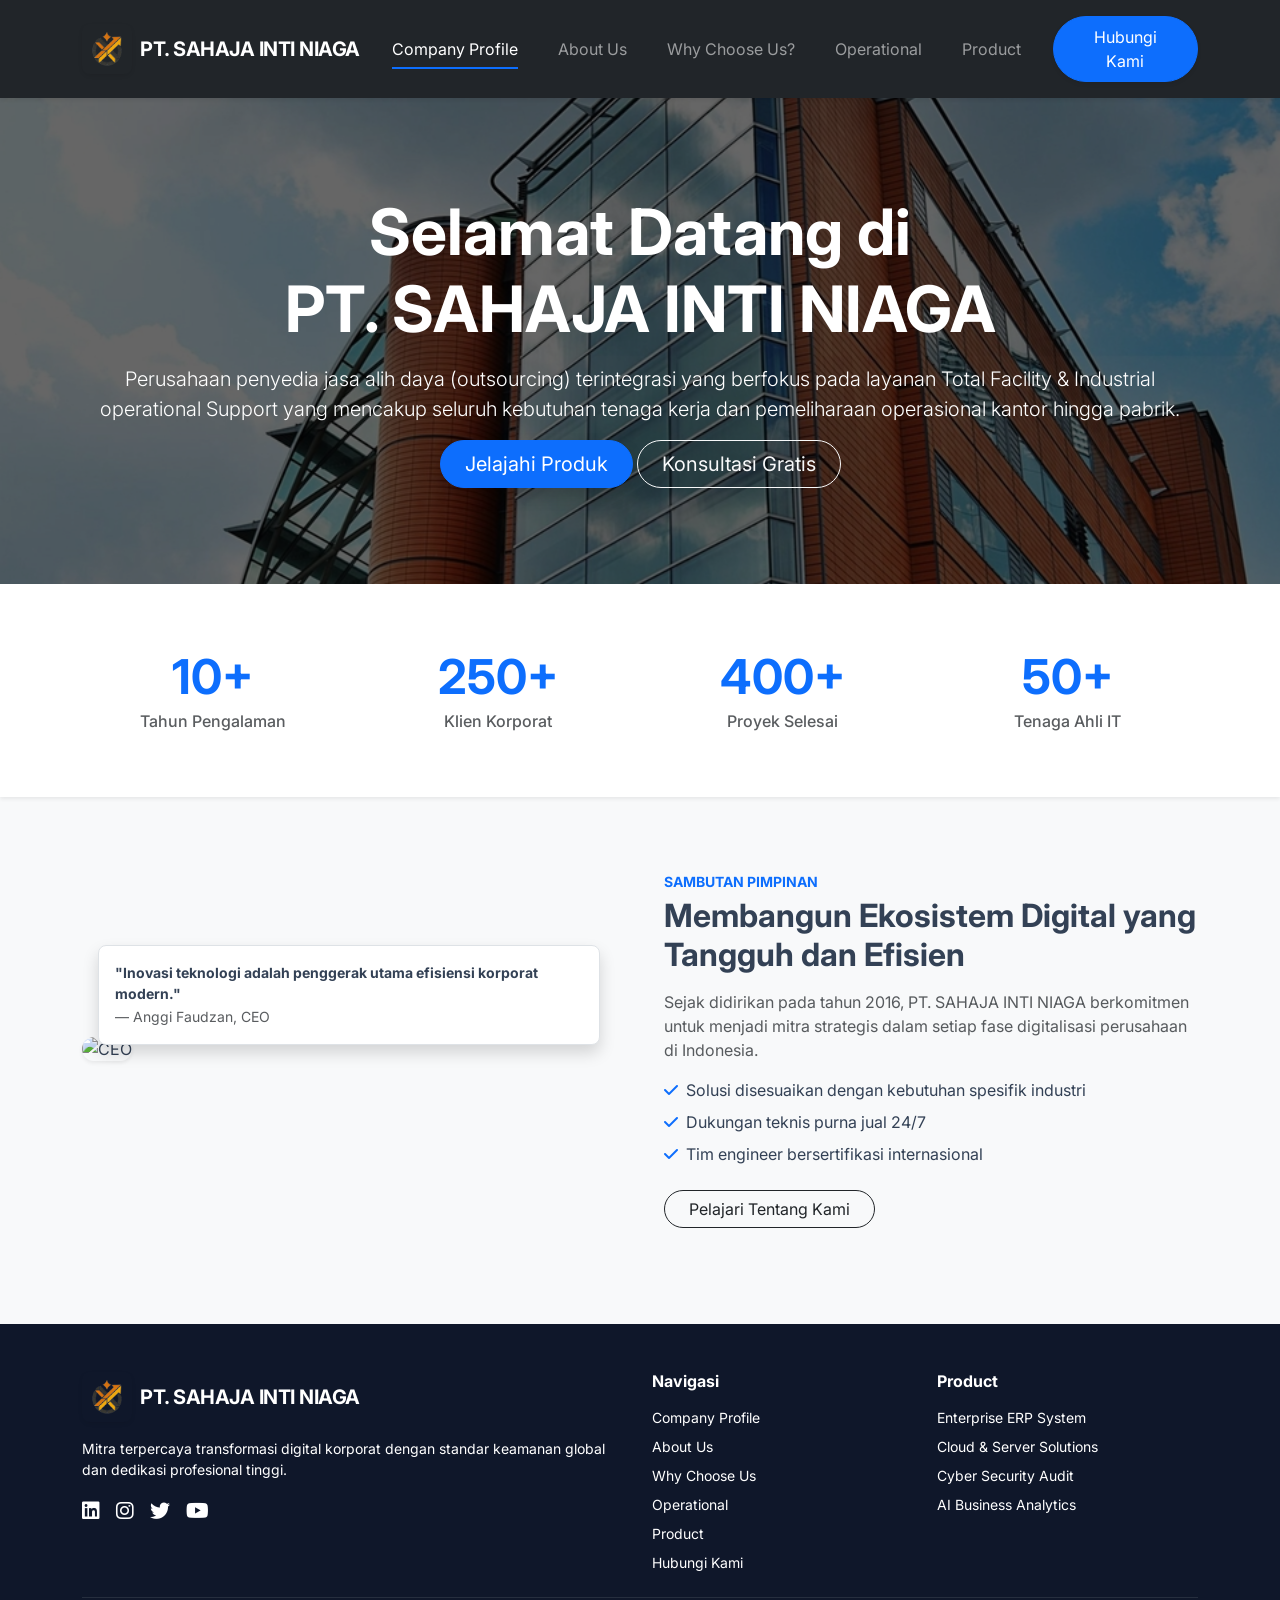
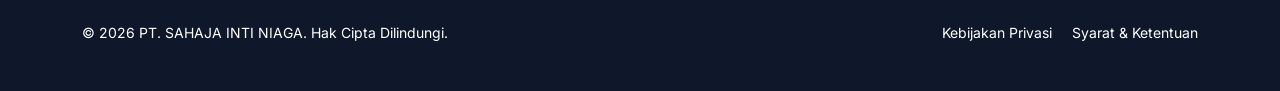
==== commit 66ab083d: "sds sdsd" ====
--- a/index.html
+++ b/index.html
@@ -11,6 +11,16 @@
     <!-- Google Fonts: Inter -->
     <link href="https://fonts.googleapis.com/css2?family=Inter:wght@300;400;500;600;700;800&display=swap" rel="stylesheet">
     <link rel="stylesheet" href="style.css">
+
+    <meta name="description" content="Website resmi PT Sahaja Inti Niaga.">
+
+    <!-- Meta Tag Open Graph khusus untuk Preview WhatsApp / Media Sosial -->
+    <meta property="og:type" content="website">
+    <meta property="og:url" content="https://sahaja-corp.web.id/">
+    <meta property="og:title" content="PT Sahaja Inti Niaga - Company Profile">
+    <meta property="og:description" content="Perusahaan penyedia jasa alih daya (outsourcing) terintegrasi yang berfokus pada layanan Total Facility & Industrial operational Support.">
+    <meta property="og:image" content="https://sahaja-corp.web.id/path/ke/gambar-preview.jpg">
+    <meta property="og:image" content="https://raw.githubusercontent.com/sahaja-corp/sahaja-corp.github.io/blob/main/img/header.jpg">
 
 </head>
 <link rel="icon" type="image/png" href="img/logo-pavicon-removebg-preview.png">
@@ -155,7 +165,7 @@
                             <img src="https://placehold.co/600x400/cbd5e1/475569?text=CEO+&+Management" alt="CEO" class="img-fluid rounded-4 shadow-sm">
                             <div class="position-absolute bottom-0 start-0 m-3 bg-white p-3 rounded-3 shadow border">
                                 <p class="mb-0 fw-bold small">"Inovasi teknologi adalah penggerak utama efisiensi korporat modern."</p>
-                                <small class="text-muted">— Hendra Wijaya, CEO</small>
+                                <small class="text-muted">— Anggi Faudzan, CEO</small>
                             </div>
                         </div>
                     </div>
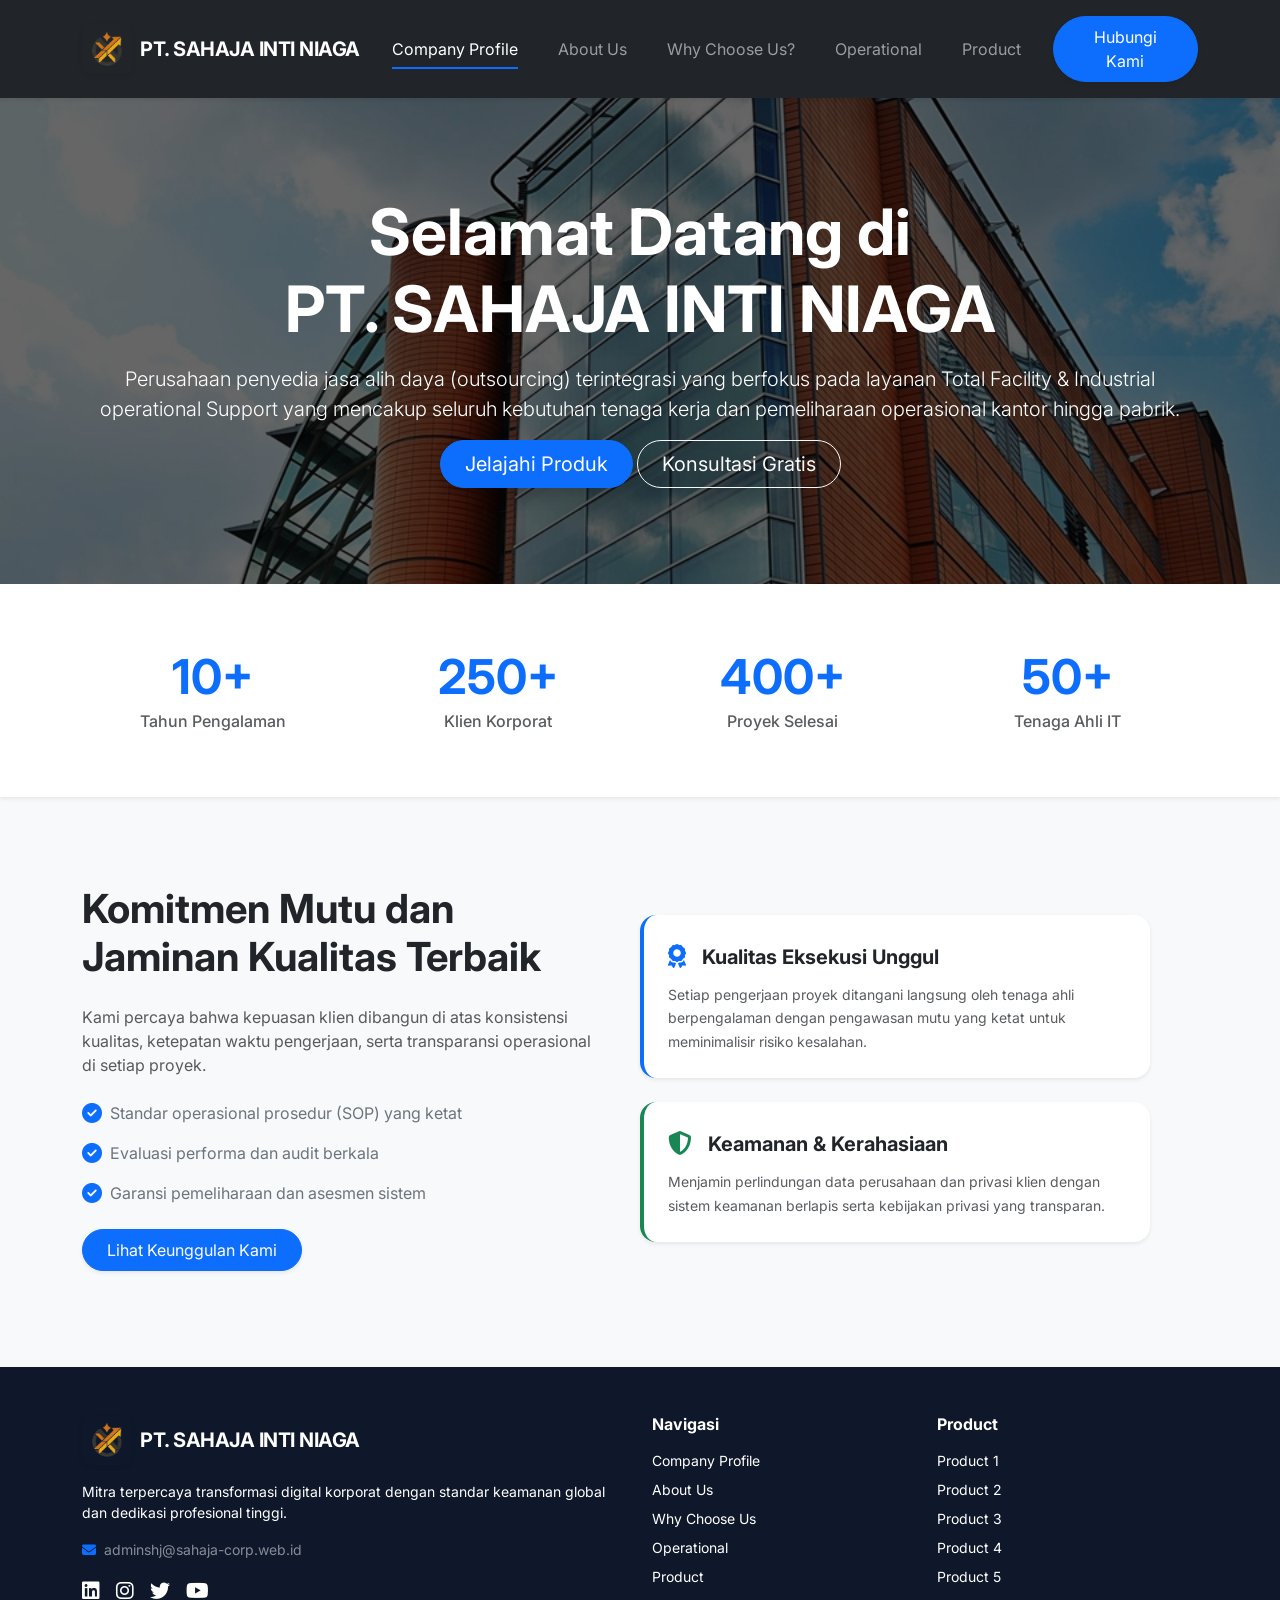
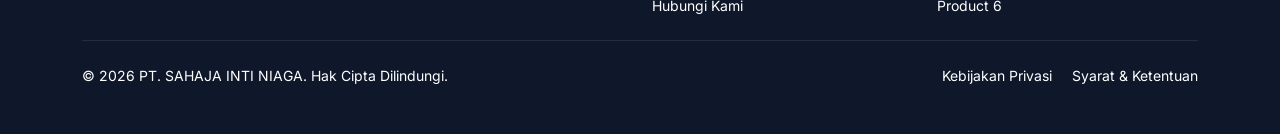
==== commit c3b290ab: "update revisi 28 Oct 2026 update revisi 28 Oct 2026" ====
--- a/index.html
+++ b/index.html
@@ -25,7 +25,6 @@
 </head>
 <link rel="icon" type="image/png" href="img/logo-pavicon-removebg-preview.png">
 <body>
-
     <div id="customAlert" class="custom-alert-box alert alert-success alert-dismissible fade show border-0 py-3" role="alert">
         <div class="d-flex align-items-center">
             <i class="fa-solid fa-circle-check fs-4 me-3 text-success"></i>
@@ -74,6 +73,7 @@
     </nav>
 
     <main>
+        <!-- Section Profile -->
         <section id="view-profile" class="view-section active">
             <!-- Hero Cover Banner -->
             <!-- nav>
@@ -158,32 +158,62 @@
             </div>
 
             <!-- CEO Welcome Message -->
-            <div class="container py-5 my-4">
-                <div class="row align-items-center g-5">
-                    <div class="col-lg-6">
-                        <div class="position-relative">
-                            <img src="https://placehold.co/600x400/cbd5e1/475569?text=CEO+&+Management" alt="CEO" class="img-fluid rounded-4 shadow-sm">
-                            <div class="position-absolute bottom-0 start-0 m-3 bg-white p-3 rounded-3 shadow border">
-                                <p class="mb-0 fw-bold small">"Inovasi teknologi adalah penggerak utama efisiensi korporat modern."</p>
-                                <small class="text-muted">— Anggi Faudzan, CEO</small>
-                            </div>
-                        </div>
-                    </div>
-                    <div class="col-lg-6">
-                        <span class="text-primary fw-bold text-uppercase tracking-wider small">Sambutan Pimpinan</span>
-                        <h2 class="fw-bold mb-3 mt-1">Membangun Ekosistem Digital yang Tangguh dan Efisien</h2>
-                        <p class="text-muted">Sejak didirikan pada tahun 2016, PT. SAHAJA INTI NIAGA berkomitmen untuk menjadi mitra strategis dalam setiap fase digitalisasi perusahaan di Indonesia.</p>
-                        <ul class="list-unstyled mb-4">
-                            <li class="mb-2 d-flex align-items-center"><i class="fa-solid fa-check text-primary me-2"></i> Solusi disesuaikan dengan kebutuhan spesifik industri</li>
-                            <li class="mb-2 d-flex align-items-center"><i class="fa-solid fa-check text-primary me-2"></i> Dukungan teknis purna jual 24/7</li>
-                            <li class="mb-2 d-flex align-items-center"><i class="fa-solid fa-check text-primary me-2"></i> Tim engineer bersertifikasi internasional</li>
-                        </ul>
-                        <button class="btn btn-outline-dark rounded-pill px-4" onclick="switchView('about')">Pelajari Tentang Kami</button>
+            <div class="container py-5 my-4 pt-0 pb-4">
+                <div class="row align-items-center g-5 pt-3 pb-4">                    
+                    <!-- Bagian Komitmen Layanan & Jaminan Kualitas -->
+                    <div class="row align-items-center g-5 py-4 pt-0">
+                        <!-- Kolom Teks di Kiri -->
+                        <div class="col-lg-6">
+                            <h2 class="fw-bold display-6 mb-4 text-dark">Komitmen Mutu dan Jaminan Kualitas Terbaik</h2>
+                            <p class="text-muted mb-4">Kami percaya bahwa kepuasan klien dibangun di atas konsistensi kualitas, ketepatan waktu pengerjaan, serta transparansi operasional di setiap proyek.</p>
+
+                            <ul class="list-unstyled d-flex flex-column gap-3 mb-4">
+                                <li class="d-flex align-items-center text-secondary">
+                                    <i class="fa-solid fa-circle-check text-primary me-2 fs-5"></i> Standar operasional prosedur (SOP) yang                     ketat
+                                </li>
+                                <li class="d-flex align-items-center text-secondary">
+                                    <i class="fa-solid fa-circle-check text-primary me-2 fs-5"></i> Evaluasi performa dan audit berkala
+                                </li>
+                                <li class="d-flex align-items-center text-secondary">
+                                    <i class="fa-solid fa-circle-check text-primary me-2 fs-5"></i> Garansi pemeliharaan dan asesmen sistem
+                                </li>
+                            </ul>
+                        
+                            <button class="btn btn-primary rounded-pill px-4 py-2 shadow-sm" onclick="switchView('why-choose-us')">Lihat                    Keunggulan Kami</button>
+                        </div>
+                    
+                        <!-- Kolom Kartu Keunggulan Mutu di Kanan -->
+                        <div class="col-lg-6">
+                            <div class="d-flex flex-column gap-4">
+                                <!-- Kartu 1: Kualitas Eksekusi -->
+                                <div class="p-4 bg-white border-0 shadow-sm rounded-4 position-relative border-start border-4                   border-primary">
+                                    <div class="d-flex align-items-center gap-3 mb-2">
+                                        <div class="text-primary fs-4"><i class="fa-solid fa-award"></i></div>
+                                        <h5 class="fw-bold mb-0 text-dark">Kualitas Eksekusi Unggul</h5>
+                                    </div>
+                                    <p class="text-muted mb-0 small" style="line-height: 1.7;">
+                                        Setiap pengerjaan proyek ditangani langsung oleh tenaga ahli berpengalaman dengan pengawasan mutu                   yang ketat untuk meminimalisir risiko kesalahan.
+                                    </p>
+                                </div>
+                            
+                                <!-- Kartu 2: Keamanan & Kepercayaan -->
+                                <div class="p-4 bg-white border-0 shadow-sm rounded-4 position-relative border-start border-4                   border-success">
+                                    <div class="d-flex align-items-center gap-3 mb-2">
+                                        <div class="text-success fs-4"><i class="fa-solid fa-shield-halved"></i></div>
+                                        <h5 class="fw-bold mb-0 text-dark">Keamanan & Kerahasiaan</h5>
+                                    </div>
+                                    <p class="text-muted mb-0 small" style="line-height: 1.7;">
+                                        Menjamin perlindungan data perusahaan dan privasi klien dengan sistem keamanan berlapis serta                   kebijakan privasi yang transparan.
+                                    </p>
+                                </div>
+                            </div>
+                        </div>
                     </div>
                 </div>
             </div>
         </section>
 
+        <!-- Section About -->
         <section id="view-about" class="view-section pt-4 pb-5">
             <div class="container pt-4 pb-4">
                 <div class="text-center max-w-700 mx-auto mb-5 gap-lg-2 mt-3 mt-lg-0">
@@ -288,24 +318,24 @@
                     </div>
                 </div>
 
-                <!-- Short History Timeline -->
+                <!-- Short History Timeline -->                 
                 <div class="bg-white rounded-4 shadow-sm p-5">
                     <h3 class="fw-bold mb-4 text-center">Sejarah Singkat Perusahaan</h3>
                     <div class="row g-4">
                         <div class="col-md-4">
-                            <span class="badge bg-secondary mb-2">2016 - Pendirian</span>
+                            <span class="badge bg-secondary mb-2">Q1 2026 - Pendirian</span>
                             <h5 class="fw-bold">Awal Mula</h5>
-                            <p class="text-muted small">Didirikan oleh sekelompok insinyur IT di Jakarta sebagai konsultan pengembang perangkat lunak skala kecil.</p>
+                            <p class="text-muted small">Lorem ipsum dolor sit amet consectetur adipisicing elit. Veritatis itaque nemo cum necessitatibus doloribus voluptatibus? </p>
                         </div>
                         <div class="col-md-4">
-                            <span class="badge bg-primary mb-2">2020 - Ekspansi Enterprise</span>
+                            <span class="badge bg-primary mb-2">Q2 2026 - Ekspansi Enterprise</span>
                             <h5 class="fw-bold">Pertumbuhan Pesat</h5>
-                            <p class="text-muted small">Memperluas portofolio layanan ke ranah Cloud Computing dan sistem ERP terintegrasi untuk perbankan & manufaktur.</p>
+                            <p class="text-muted small">Lorem ipsum dolor sit amet, consectetur adipisicing elit. Minima fugit magnam eum harum in id! </p>
                         </div>
                         <div class="col-md-4">
-                            <span class="badge bg-success mb-2">2026 - Regional Leader</span>
+                            <span class="badge bg-success mb-2">Q3 2026 - Regional Leader</span>
                             <h5 class="fw-bold">Transformasi Modern</h5>
-                            <p class="text-muted small">Menjadi pemimpin pasar nasional dengan cabang operasional di 3 kota besar dan klien multinasional.</p>
+                            <p class="text-muted small">Lorem ipsum dolor sit amet consectetur adipisicing elit. Fuga cupiditate repellendus, aspernatur nobis at reprehenderit. </p>
                         </div>
                     </div>
                 </div>
@@ -381,6 +411,7 @@
             </div>
         </section>
 
+        <!-- Section Operational -->
         <section id="view-operational" class="view-section pt-4 pb-5">
             <div class="container pt-4 pb-4">
                 <div class="text-center max-w-700 mx-auto mb-5 mt-0">                    
@@ -393,12 +424,12 @@
                     <div class="col-lg-6">
                         <div class="card border-0 shadow-sm rounded-4 p-4 h-100 bg-white">
                             <h4 class="fw-bold mb-3"><i class="fa-solid fa-map-location-dot text-primary me-2"></i> Wilayah Operasional</h4>
-                            <p class="text-muted">Kantor pusat dan pusat data utama kami berlokasi strategis di kawasan bisnis Jakarta, didukung cabang regional:</p>
+                            <p class="text-muted">Kantor pusat dan pusat data utama kami berlokasi strategis di kawasan Depok</p>
                             <ul class="list-group list-group-flush mb-0">
                                 <li class="list-group-item px-0 d-flex justify-content-between align-items-center">
                                     <span><i class="text-muted"></i> <img src="img/1.jpg" class="img-fluid" style="object-fit: contain; width: 100%; height: 100%;"></span>
                                 </li>
-                                <li class="list-group-item px-0 d-flex justify-content-between align-items-center">
+                            <!--<li class="list-group-item px-0 d-flex justify-content-between align-items-center">
                                     <span><i class="fa-solid fa-building me-2 text-muted"></i> Kantor Cabang Surabaya</span>
                                     <span class="badge bg-secondary rounded-pill">Regional East Java</span>
                                 </li>
@@ -407,6 +438,7 @@
                                     <span class="badge bg-secondary rounded-pill">Regional Sumatera</span>
                                 </li>
                             </ul>
+                        -->
                         </div>
                     </div>
                     <div class="col-lg-6">
@@ -421,11 +453,7 @@
                                 <div class="d-flex justify-content-between py-2 border-bottom">
                                     <span class="fw-medium">Sabtu:</span>
                                     <span class="text-muted">09.00 - 14.00 WIB (Support Piket)</span>
-                                </div>
-                                <div class="d-flex justify-content-between py-2">
-                                    <span class="fw-medium">Layanan Darurat IT:</span>
-                                    <span class="text-danger fw-semibold">24 / 7 / 365 (SLA Enterprise)</span>
-                                </div>
+                                </div>                                
                             </div>
                         </div>
                     </div>
@@ -439,8 +467,8 @@
                             <div class="card border-0 shadow-sm rounded-4 overflow-hidden h-100">
                                 <img src="img/1.jpg" class="card-img-top" alt="Data Center">
                                 <div class="card-body p-4">
-                                    <h5 class="fw-bold">Tier-3 Data Center</h5>
-                                    <p class="text-muted small mb-0">Infrastruktur server mandiri dengan redundansi daya dan proteksi fisik maksimal.</p>
+                                    <h5 class="fw-bold">Fasilitas 1</h5>
+                                    <p class="text-muted small mb-0">Lorem, ipsum dolor sit amet consectetur adipisicing elit. Expedita nostrum, necessitatibus labore illum quo quibusdam molestias earum rerum aliquam ea!.</p>
                                 </div>
                             </div>
                         </div>
@@ -448,8 +476,8 @@
                             <div class="card border-0 shadow-sm rounded-4 overflow-hidden h-100">
                                 <img src="img/1.jpg" class="card-img-top" alt="Lab">
                                 <div class="card-body p-4">
-                                    <h5 class="fw-bold">R&D Software Lab</h5>
-                                    <p class="text-muted small mb-0">Ruang riset pengembangan algoritma kecerdasan buatan, keamanan siber, dan QA otomatis.</p>
+                                    <h5 class="fw-bold">Fasilitas 2</h5>
+                                    <p class="text-muted small mb-0">Lorem, ipsum dolor sit amet consectetur adipisicing elit. Expedita nostrum, necessitatibus labore illum quo quibusdam molestias earum rerum aliquam ea!.</p>
                                 </div>
                             </div>
                         </div>
@@ -457,8 +485,8 @@
                             <div class="card border-0 shadow-sm rounded-4 overflow-hidden h-100">
                                 <img src="img/1.jpg" class="card-img-top" alt="Workspace">
                                 <div class="card-body p-4">
-                                    <h5 class="fw-bold">Collaborative Workspace</h5>
-                                    <p class="text-muted small mb-0">Kantor modern yang didesain untuk kenyamanan tim teknis dalam berkolaborasi bersama klien.</p>
+                                    <h5 class="fw-bold">Fasilitas 3</h5>
+                                    <p class="text-muted small mb-0">Lorem, ipsum dolor sit amet consectetur adipisicing elit. Expedita nostrum, necessitatibus labore illum quo quibusdam molestias earum rerum aliquam ea!.</p>
                                 </div>
                             </div>
                         </div>
@@ -472,29 +500,29 @@
                         <div class="col-md-3">
                             <div class="p-3">
                                 <div class="bg-primary text-white rounded-circle d-inline-flex align-items-center justify-content-center mb-3" style="width: 50px; height: 50px; font-weight: bold;">1</div>
-                                <h5 class="fw-bold h6">Konsultasi Kebutuhan</h5>
-                                <p class="text-muted small mb-0">Analisis mendalam bersama klien untuk memetakan masalah & tujuan bisnis.</p>
+                                <h5 class="fw-bold h6">Proses 1</h5>
+                                <p class="text-muted small mb-0">Lorem ipsum dolor sit amet consectetur adipisicing elit. Odit molestiae amet doloremque maiores nostrum sit. </p>
                             </div>
                         </div>
                         <div class="col-md-3">
                             <div class="p-3">
                                 <div class="bg-primary text-white rounded-circle d-inline-flex align-items-center justify-content-center mb-3" style="width: 50px; height: 50px; font-weight: bold;">2</div>
-                                <h5 class="fw-bold h6">Perancangan Solusi</h5>
-                                <p class="text-muted small mb-0">Penyusunan arsitektur sistem, desain UI/UX, dan estimasi waktu pengerjaan.</p>
+                                <h5 class="fw-bold h6">Proses 2</h5>
+                                <p class="text-muted small mb-0">Lorem ipsum dolor sit amet consectetur adipisicing elit. Facere nisi necessitatibus minima est, aut odit. </p>
                             </div>
                         </div>
                         <div class="col-md-3">
                             <div class="p-3">
                                 <div class="bg-primary text-white rounded-circle d-inline-flex align-items-center justify-content-center mb-3" style="width: 50px; height: 50px; font-weight: bold;">3</div>
-                                <h5 class="fw-bold h6">Implementasi & Testing</h5>
-                                <p class="text-muted small mb-0">Eksekusi pengembangan kode, integrasi sistem, dan uji coba ketat (QA).</p>
+                                <h5 class="fw-bold h6">Proses 3</h5>
+                                <p class="text-muted small mb-0">Lorem ipsum dolor sit amet consectetur adipisicing elit. Quibusdam, odio ea natus eveniet sint nobis. </p>
                             </div>
                         </div>
                         <div class="col-md-3">
                             <div class="p-3">
                                 <div class="bg-primary text-white rounded-circle d-inline-flex align-items-center justify-content-center mb-3" style="width: 50px; height: 50px; font-weight: bold;">4</div>
-                                <h5 class="fw-bold h6">Maintenance & Review</h5>
-                                <p class="text-muted small mb-0">Peluncuran sistem (Go-Live), pelatihan pengguna, serta pemeliharaan berkala.</p>
+                                <h5 class="fw-bold h6">Proses 4</h5>
+                                <p class="text-muted small mb-0">Lorem ipsum dolor sit amet consectetur adipisicing elit. Labore dignissimos suscipit recusandae aliquid eos cupiditate!</p>
                             </div>
                         </div>
                     </div>
@@ -502,23 +530,24 @@
             </div>
         </section>
 
+        <!-- Section Product -->
         <section id="view-product" class="view-section pt-4 pb-5">
             <div class="container pt-4 pb-4">
                 <div class="text-center max-w-700 mx-auto mb-5">
                     <h2 class="fw-bold display-6">Solusi Teknologi Unggulan Kami</h2>
-                    <p class="text-muted">Pilih produk dan layanan enterprise yang dirancang khusus untuk meningkatkan produktivitas perusahaan.</p>
+                    <p class="text-muted">Pilih produk dan layanan yang dirancang khusus untuk meningkatkan produktivitas perusahaan.</p>
                 </div>
 
                 <div class="row g-4">
                     <!-- Product 1 -->
                     <div class="col-lg-4 col-md-6">
                         <div class="card card-hover border-0 shadow-sm rounded-4 overflow-hidden h-100 bg-white">
-                            <img src="https://placehold.co/600x350/0f172a/ffffff?text=Enterprise+ERP" class="card-img-top" alt="ERP">
+                            <img src="https://placehold.co/600x350/0f172a/ffffff?text=Product+1" class="card-img-top" alt="ERP">
                             <div class="card-body p-4 d-flex flex-column">
-                                <div class="mb-2"><span class="badge bg-primary bg-opacity-15 text-primary">Software</span></div>
-                                <h4 class="fw-bold h5">Global ERP System</h4>
-                                <p class="text-muted small flex-grow-1">Sistem perencanaan sumber daya perusahaan terintegrasi untuk keuangan, inventaris, dan HRD.</p>
-                                <button class="btn btn-outline-primary rounded-pill mt-3 w-100" onclick="showProductDetail('Global ERP System', 'Sistem ERP canggih berbasis cloud yang memfasilitasi integrasi menyeluruh antar departemen di perusahaan Anda. Memiliki modul keuangan lengkap, manajemen stok real-time, dan laporan analitik otomatis.', 'https://placehold.co/600x350/0f172a/ffffff?text=Enterprise+ERP')">Lihat Detail</button>
+                                <div class="mb-2"><span class="badge bg-primary bg-opacity-15 text-dark">Software</span></div>
+                                <h4 class="fw-bold h5">Product 1</h4>
+                                <p class="text-muted small flex-grow-1">Lorem ipsum dolor sit amet consectetur adipisicing elit. Corrupti laborum fugit quam ducimus obcaecati perspiciatis sint optio corporis vel provident?.</p>
+                                <button class="btn btn-outline-primary rounded-pill mt-3 w-100" onclick="showProductDetail('Product 1', 'Lorem ipsum dolor sit amet consectetur adipisicing elit. Corrupti laborum fugit quam ducimus obcaecati perspiciatis sint optio corporis vel provident?.', 'https://placehold.co/600x350/0f172a/ffffff?text=Product+1')">Lihat Detail</button>
                             </div>
                         </div>
                     </div>
@@ -526,11 +555,11 @@
                     <!-- Product 2 -->
                     <div class="col-lg-4 col-md-6">
                         <div class="card card-hover border-0 shadow-sm rounded-4 overflow-hidden h-100 bg-white">
-                            <img src="https://placehold.co/600x350/1e293b/ffffff?text=Cloud+Infrastructure" class="card-img-top" alt="Cloud">
+                            <img src="https://placehold.co/600x350/1e293b/ffffff?text=Product+2" class="card-img-top" alt="Cloud">
                             <div class="card-body p-4 d-flex flex-column">
                                 <div class="mb-2"><span class="badge bg-success bg-opacity-15 text-success">Infrastruktur</span></div>
-                                <h4 class="fw-bold h5">Cloud & Server Solutions</h4>
-                                <p class="text-muted small flex-grow-1">Penyediaan server virtual pribadi (VPS), manajemen migrasi cloud, dan backup otomatis anti-downtime.</p>
+                                <h4 class="fw-bold h5">Product 2</h4>
+                                <p class="text-muted small flex-grow-1">Lorem, ipsum dolor sit amet consectetur adipisicing elit. Expedita nostrum, necessitatibus labore illum quo quibusdam molestias earum rerum aliquam ea!.</p>
                                 <button class="btn btn-outline-primary rounded-pill mt-3 w-100" onclick="showProductDetail('Cloud & Server Solutions', 'Layanan infrastruktur awan yang aman, fleksibel, dan skalabel. Didukung oleh data center tier-3 dengan jaminan ketersediaan sistem 99.9%.', 'https://placehold.co/600x350/1e293b/ffffff?text=Cloud+Infrastructure')">Lihat Detail</button>
                             </div>
                         </div>
@@ -539,11 +568,11 @@
                     <!-- Product 3 -->
                     <div class="col-lg-4 col-md-6">
                         <div class="card card-hover border-0 shadow-sm rounded-4 overflow-hidden h-100 bg-white">
-                            <img src="https://placehold.co/600x350/334155/ffffff?text=Cyber+Security" class="card-img-top" alt="Cyber Security">
+                            <img src="https://placehold.co/600x350/334155/ffffff?text=Product+3" class="card-img-top" alt="Cyber Security">
                             <div class="card-body p-4 d-flex flex-column">
                                 <div class="mb-2"><span class="badge bg-danger bg-opacity-15 text-danger">Keamanan</span></div>
-                                <h4 class="fw-bold h5">Enterprise Cyber Security</h4>
-                                <p class="text-muted small flex-grow-1">Audit keamanan sistem, proteksi firewall berlapis, pencegahan serangan siber, dan pelatihan karyawan.</p>
+                                <h4 class="fw-bold h5">Product 3</h4>
+                                <p class="text-muted small flex-grow-1">Lorem, ipsum dolor sit amet consectetur adipisicing elit. Expedita nostrum, necessitatibus labore illum quo quibusdam molestias earum rerum aliquam ea!.</p>
                                 <button class="btn btn-outline-primary rounded-pill mt-3 w-100" onclick="showProductDetail('Enterprise Cyber Security', 'Solusi pertahanan siber end-to-end untuk melindungi aset data berharga perusahaan dari ancaman ransomware dan kebocoran data.', 'https://placehold.co/600x350/334155/ffffff?text=Cyber+Security')">Lihat Detail</button>
                             </div>
                         </div>
@@ -552,11 +581,11 @@
                     <!-- Product 4 -->
                     <div class="col-lg-4 col-md-6">
                         <div class="card card-hover border-0 shadow-sm rounded-4 overflow-hidden h-100 bg-white">
-                            <img src="https://placehold.co/600x350/475569/ffffff?text=AI+Analytics" class="card-img-top" alt="AI Analytics">
+                            <img src="https://placehold.co/600x350/475569/ffffff?text=Product+4" class="card-img-top" alt="AI Analytics">
                             <div class="card-body p-4 d-flex flex-column">
                                 <div class="mb-2"><span class="badge bg-warning bg-opacity-15 text-warning">Artificial Intelligence</span></div>
-                                <h4 class="fw-bold h5">AI Business Analytics</h4>
-                                <p class="text-muted small flex-grow-1">Pemanfaatan kecerdasan buatan untuk membaca tren pasar, perilaku pelanggan, dan prediksi penjualan.</p>
+                                <h4 class="fw-bold h5">Product 4</h4>
+                                <p class="text-muted small flex-grow-1">Lorem, ipsum dolor sit amet consectetur adipisicing elit. Expedita nostrum, necessitatibus labore illum quo quibusdam molestias earum rerum aliquam ea!.</p>
                                 <button class="btn btn-outline-primary rounded-pill mt-3 w-100" onclick="showProductDetail('AI Business Analytics', 'Platform analitik canggih bertenaga AI yang membantu manajemen puncak mengambil keputusan strategis berdasarkan data prediktif.', 'https://placehold.co/600x350/475569/ffffff?text=AI+Analytics')">Lihat Detail</button>
                             </div>
                         </div>
@@ -565,11 +594,11 @@
                     <!-- Product 5 -->
                     <div class="col-lg-4 col-md-6">
                         <div class="card card-hover border-0 shadow-sm rounded-4 overflow-hidden h-100 bg-white">
-                            <img src="https://placehold.co/600x350/64748b/ffffff?text=Custom+Software" class="card-img-top" alt="Custom Dev">
+                            <img src="https://placehold.co/600x350/64748b/ffffff?text=Product+5" class="card-img-top" alt="Custom Dev">
                             <div class="card-body p-4 d-flex flex-column">
                                 <div class="mb-2"><span class="badge bg-primary bg-opacity-15 text-primary">Development</span></div>
-                                <h4 class="fw-bold h5">Custom Software Dev</h4>
-                                <p class="text-muted small flex-grow-1">Pengembangan aplikasi mobile (iOS/Android) dan web kustom sesuai spesifikasi unik kebutuhan bisnis Anda.</p>
+                                <h4 class="fw-bold h5">Product 5</h4>
+                                <p class="text-muted small flex-grow-1">Lorem, ipsum dolor sit amet consectetur adipisicing elit. Expedita nostrum, necessitatibus labore illum quo quibusdam molestias earum rerum aliquam ea!..</p>
                                 <button class="btn btn-outline-primary rounded-pill mt-3 w-100" onclick="showProductDetail('Custom Software Dev', 'Layanan pembuatan aplikasi kustom dari nol dengan standar arsitektur modern, performa tinggi, dan UI/UX intuitif.', 'https://placehold.co/600x350/64748b/ffffff?text=Custom+Software')">Lihat Detail</button>
                             </div>
                         </div>
@@ -578,11 +607,11 @@
                     <!-- Product 6 -->
                     <div class="col-lg-4 col-md-6">
                         <div class="card card-hover border-0 shadow-sm rounded-4 overflow-hidden h-100 bg-white">
-                            <img src="https://placehold.co/600x350/0f172a/ffffff?text=IT+Consulting" class="card-img-top" alt="Consulting">
+                            <img src="https://placehold.co/600x350/0f172a/ffffff?text=Product+6" class="card-img-top" alt="Consulting">
                             <div class="card-body p-4 d-flex flex-column">
                                 <div class="mb-2"><span class="badge bg-info bg-opacity-15 text-info">Konsultasi</span></div>
-                                <h4 class="fw-bold h5">IT Strategic Consulting</h4>
-                                <p class="text-muted small flex-grow-1">Pendampingan ahli untuk merumuskan roadmap teknologi jangka panjang dan optimalisasi anggaran IT.</p>
+                                <h4 class="fw-bold h5">Product 6</h4>
+                                <p class="text-muted small flex-grow-1">Lorem, ipsum dolor sit amet consectetur adipisicing elit. Expedita nostrum, necessitatibus labore illum quo quibusdam molestias earum rerum aliquam ea!.</p>
                                 <button class="btn btn-outline-primary rounded-pill mt-3 w-100" onclick="showProductDetail('IT Strategic Consulting', 'Konsultasi bersama para ahli teknologi berpengalaman untuk merancang cetak biru transformasi digital perusahaan.', 'https://placehold.co/600x350/0f172a/ffffff?text=IT+Consulting')">Lihat Detail</button>
                             </div>
                         </div>
@@ -591,11 +620,12 @@
             </div>
         </section>
 
+        <!-- Section Contact -->
         <section id="view-contact" class="view-section pt-4 pb-5">
             <div class="container pt-4 pb-4">
                 <div class="text-center max-w-700 mx-auto mb-5">                    
                     <h2 class="fw-bold display-6">Mari Berkolaborasi Bersama Kami</h2>
-                    <p class="text-muted">Punya pertanyaan atau ingin memulai proyek digital? Kirimkan pesan kepada tim ahli kami.</p>
+                    <p class="text-muted">Punya pertanyaan atau ingin memulai proyek? Kirimkan pesan kepada tim ahli kami.</p>
                 </div>
 
                 <div class="row g-5">
@@ -681,9 +711,80 @@
                 </div>
             </div>
         </section>
+
+        <!-- Section Kebijakan Privasi -->
+        <section id="view-kebijakan-privasi" class="view-section pt-4 pb-5">
+            <div class="container pt-4 pb-4">
+                <div class="text-center mb-4">
+                <h2 class="fw-bold display-5">Kebijakan Privasi</h2>
+                <p class="text-muted col-lg-6 mx-auto">Komitmen PT. SAHAJA INTI NIAGA dalam melindungi kerahasiaan dan keamanan data pribadi Anda.</p>
+            </div>
+
+        <!-- Kartu Konten Kebijakan Privasi -->
+        <div class="card border-0 shadow-sm rounded-4 p-4 p-md-5 bg-white">
+            <div class="mb-4">
+                <h5 class="fw-bold text-primary mb-2">1. Pendahuluan</h5>
+                <p class="text-muted">PT. SAHAJA INTI NIAGA ("Kami") sangat menghormati privasi Anda. Kebijakan Privasi ini menjelaskan bagaimana kami mengumpulkan, menggunakan, mengungkapkan, dan melindungi informasi pribadi Anda saat Anda mengunjungi situs web kami atau menggunakan layanan kami.</p>
+            </div>
+
+            <div class="mb-4">
+                <h5 class="fw-bold text-primary mb-2">2. Informasi yang Kami Kumpulkan</h5>
+                <p class="text-muted">Kami dapat mengumpulkan informasi dari Anda dalam berbagai bentuk, termasuk namun tidak terbatas pada:</p>
+                <ul class="text-muted">
+                    <li><strong>Informasi Kontak:</strong> Nama, alamat email, nomor telepon, dan nama perusahaan saat Anda mengisi formulir kontak atau berlangganan buletin.</li>
+                    <li><strong>Informasi Teknis:</strong> Alamat IP, jenis peramban (browser), waktu akses, dan halaman yang Anda kunjungi melalui cookie otomatis.</li>
+                </ul>
+            </div>
+
+            <div class="mb-4">
+                <h5 class="fw-bold text-primary mb-2">3. Penggunaan Informasi</h5>
+                <p class="text-muted">Informasi yang kami kumpulkan digunakan untuk:</p>
+                <ul class="text-muted">
+                    <li>Menanggapi pertanyaan, konsultasi, atau permintaan layanan korporat Anda.</li>
+                    <li>Mengirimkan informasi pembaruan produk, buletin, atau penawaran khusus (jika Anda berlangganan).</li>
+                    <li>Meningkatkan kualitas performa situs web dan keamanan sistem operasional kami.</li>
+                </ul>
+            </div>
+
+            <div>
+                <h5 class="fw-bold text-primary mb-2">4. Hubungi Kami</h5>
+                <p class="text-muted mb-0">Jika ada pertanyaan mengenai Kebijakan Privasi ini, Anda dapat menghubungi kami melalui halaman <a href="#" onclick="switchView('contact')" class="text-decoration-none fw-semibold">Hubungi Kami</a>.</p>
+            </div>
+        </section>
+
+        <!-- Section Syarat & Ketentuan -->
+        <section id="view-syarat-ketentuan" class="view-section pt-4 pb-5">
+            <div class="container pt-4 pb-4">
+                <!-- Judul Header -->
+                <div class="text-center mb-4">
+                <h2 class="fw-bold display-5">Syarat & Ketentuan</h2>
+                <p class="text-muted col-lg-6 mx-auto">Aturan dan ketentuan hukum yang berlaku dalam penggunaan situs web   serta layanan PT. SAHAJA INTI NIAGA.</p>
+                </div>
+
+                <!-- Kartu Konten Syarat & Ketentuan -->
+                <div class="card border-0 shadow-sm rounded-4 p-4 p-md-5 bg-white">
+                <div class="mb-4">
+                    <h5 class="fw-bold text-primary mb-2">1. Ketentuan Umum</h5>
+                    <p class="text-muted">Dengan mengakses dan menggunakan situs web PT. SAHAJA INTI NIAGA, Anda menyatakan     setuju untuk mematuhi dan terikat oleh Syarat & Ketentuan penggunaan ini. Jika Anda tidak setuju dengan     bagian mana pun dari ketentuan ini, mohon untuk tidak menggunakan situs web kami.</p>
+                </div>
+                <div class="mb-4">
+                    <h5 class="fw-bold text-primary mb-2">2. Hak Kekayaan Intelektual</h5>
+                    <p class="text-muted">Seluruh konten yang terdapat di dalam situs web ini, termasuk namun tidak terbatas    pada teks, grafik, logo, ikon, gambar, klip audio, unduhan digital, dan kompilasi data adalah milik PT.    SAHAJA INTI NIAGA dan dilindungi oleh hukum Hak Cipta yang berlaku di Indonesia.</p>
+                </div>
+                <div class="mb-4">
+                    <h5 class="fw-bold text-primary mb-2">3. Batasan Tanggung Jawab</h5>
+                    <p class="text-muted">Informasi dan layanan yang disajikan di situs web ini disediakan "sebagaimana     adanya". PT. SAHAJA INTI NIAGA tidak memberikan garansi atau jaminan atas kelengkapan atau keakuratan   mutlak, dan tidak bertanggung jawab atas kerugian langsung maupun tidak langsung yang timbul dari     penggunaan situs ini.</p>
+                </div>
+                <div>
+                    <h5 class="fw-bold text-primary mb-2">4. Perubahan Ketentuan</h5>
+                    <p class="text-muted mb-0">PT. SAHAJA INTI NIAGA berhak untuk mengubah, memodifikasi, atau memperbarui  Syarat & Ketentuan ini sewaktu-waktu tanpa pemberitahuan sebelumnya. Penggunaan berkelanjutan Anda   terhadap situs ini menandakan penerimaan Anda atas perubahan tersebut.</p>
+                </div>
+            </div>                     
+        </section>
+
     </main>
 
-    <footer class="py-5 mt-5">
+    <footer class="py-5 mt-0">
         <div class="container">
             <div class="row g-4 mb-4">
                 <div class="col-lg-6">
@@ -694,6 +795,10 @@
                         <span class="text-white fs-5">PT. SAHAJA INTI NIAGA</span>
                     </a>
                     <p class="small text-white">Mitra terpercaya transformasi digital korporat dengan standar keamanan global dan dedikasi profesional tinggi.</p>
+                    <!-- Tambahan Info Email -->
+                    <p class="small text-white-50 mb-3 d-flex align-items-center gap-2">
+                        <i class="fa-solid fa-envelope text-primary"></i>adminshj@sahaja-corp.web.id
+                    </p>
                     <div class="d-flex gap-3">
                         <a href="#" class="text-white fs-5"><i class="fa-brands fa-linkedin"></i></a>
                         <a href="#" class="text-white fs-5"><i class="fa-brands fa-instagram"></i></a>
@@ -715,10 +820,19 @@
                 <div class="col-lg-3 col-md-4 col-6">
                     <h6 class="text-white fw-bold mb-3">Product</h6>
                     <ul class="list-unstyled small mb-0 d-flex flex-column gap-2 text-white">
-                        <li><a href="#" class="text-white text-decoration-none" onclick="switchView('profile')">Enterprise ERP System</a></li>
-                        <li><a href="#" class="text-white text-decoration-none" onclick="switchView('about')">Cloud & Server Solutions</a></li>
-                        <li><a href="#" class="text-white text-decoration-none" onclick="switchView('why-choose-us')">Cyber Security Audit</a></li>
-                        <li><a href="#" class="text-white text-decoration-none" onclick="switchView('operational')">AI Business Analytics</a></li>
+                        
+                        <li><a href="#" class="text-white text-decoration-none" onclick="switchView('product'); showProductDetail('Product 1', 'Lorem ipsum dolor sit amet consectetur adipisicing elit. Corrupti laborum fugit quam ducimus obcaecati perspiciatis sint optio corporis vel provident?.', 'https://placehold.co/600x350/0f172a/ffffff?text=Product+1')">Product 1</a></li>
+
+                        <li><a href="#" class="text-white text-decoration-none" onclick="switchView('product'); showProductDetail('Product 2', 'Lorem ipsum dolor sit amet consectetur adipisicing elit. Corrupti laborum fugit quam ducimus obcaecati perspiciatis sint optio corporis vel provident?.', 'https://placehold.co/600x350/0f172a/ffffff?text=Product+1')">Product 2</a></li>
+
+                        <li><a href="#" class="text-white text-decoration-none" onclick="switchView('product'); showProductDetail('Product 3', 'Lorem ipsum dolor sit amet consectetur adipisicing elit. Corrupti laborum fugit quam ducimus obcaecati perspiciatis sint optio corporis vel provident?.', 'https://placehold.co/600x350/0f172a/ffffff?text=Product+1')">Product 3</a></li>
+
+                        <li><a href="#" class="text-white text-decoration-none" onclick="switchView('product'); showProductDetail('Product 4', 'Lorem ipsum dolor sit amet consectetur adipisicing elit. Corrupti laborum fugit quam ducimus obcaecati perspiciatis sint optio corporis vel provident?.', 'https://placehold.co/600x350/0f172a/ffffff?text=Product+1')">Product 4</a></li>
+
+                        <li><a href="#" class="text-white text-decoration-none" onclick="switchView('product'); showProductDetail('Product 5', 'Lorem ipsum dolor sit amet consectetur adipisicing elit. Corrupti laborum fugit quam ducimus obcaecati perspiciatis sint optio corporis vel provident?.', 'https://placehold.co/600x350/0f172a/ffffff?text=Product+1')">Product 5</a></li>
+
+                        <li><a href="#" class="text-white text-decoration-none" onclick="switchView('product'); showProductDetail('Product 6', 'Lorem ipsum dolor sit amet consectetur adipisicing elit. Corrupti laborum fugit quam ducimus obcaecati perspiciatis sint optio corporis vel provident?.', 'https://placehold.co/600x350/0f172a/ffffff?text=Product+1')">Product 6</a></li>
+
                     </ul>
                 </div>
                 <!-- <div class="col-lg-3 col-md-4">
@@ -736,13 +850,14 @@
                     &copy; 2026 PT. SAHAJA INTI NIAGA. Hak Cipta Dilindungi.
                 </div>
                 <div class="col-md-6 text-center text-md-end small text-white mt-2 mt-md-0">
-                    <a href="#" class="text-white text-decoration-none me-3">Kebijakan Privasi</a>
-                    <a href="#" class="text-white text-decoration-none">Syarat & Ketentuan</a>
+                    <a href="#" class="text-white text-decoration-none me-3" onclick="switchView('kebijakan-privasi')">Kebijakan Privasi</a>
+                    <a href="#" class="text-white text-decoration-none" onclick="switchView('syarat-ketentuan')">Syarat & Ketentuan</a>                    
                 </div>
             </div>
         </div>
     </footer>
 
+    <!-- Fungsi Card Product -->
     <div class="modal fade" id="productModal" tabindex="-1" aria-labelledby="productModalLabel" aria-hidden="true">
         <div class="modal-dialog modal-dialog-centered modal-lg">
             <div class="modal-content rounded-4 border-0 shadow-lg">
@@ -757,7 +872,7 @@
                         </div>
                         <div class="col-md-6">
                             <h4 id="productModalHeading" class="fw-bold mb-3"></h4>
-                            <p id="productModalDesc" class="text-white mb-4"></p>
+                            <p id="productModalDesc" class="text-muted mb-4"></p>
                             <button class="btn btn-primary rounded-pill px-4 w-100" data-bs-dismiss="modal" onclick="switchView('contact')">Pesan / Konsultasikan Layanan Ini</button>
                         </div>
                     </div>
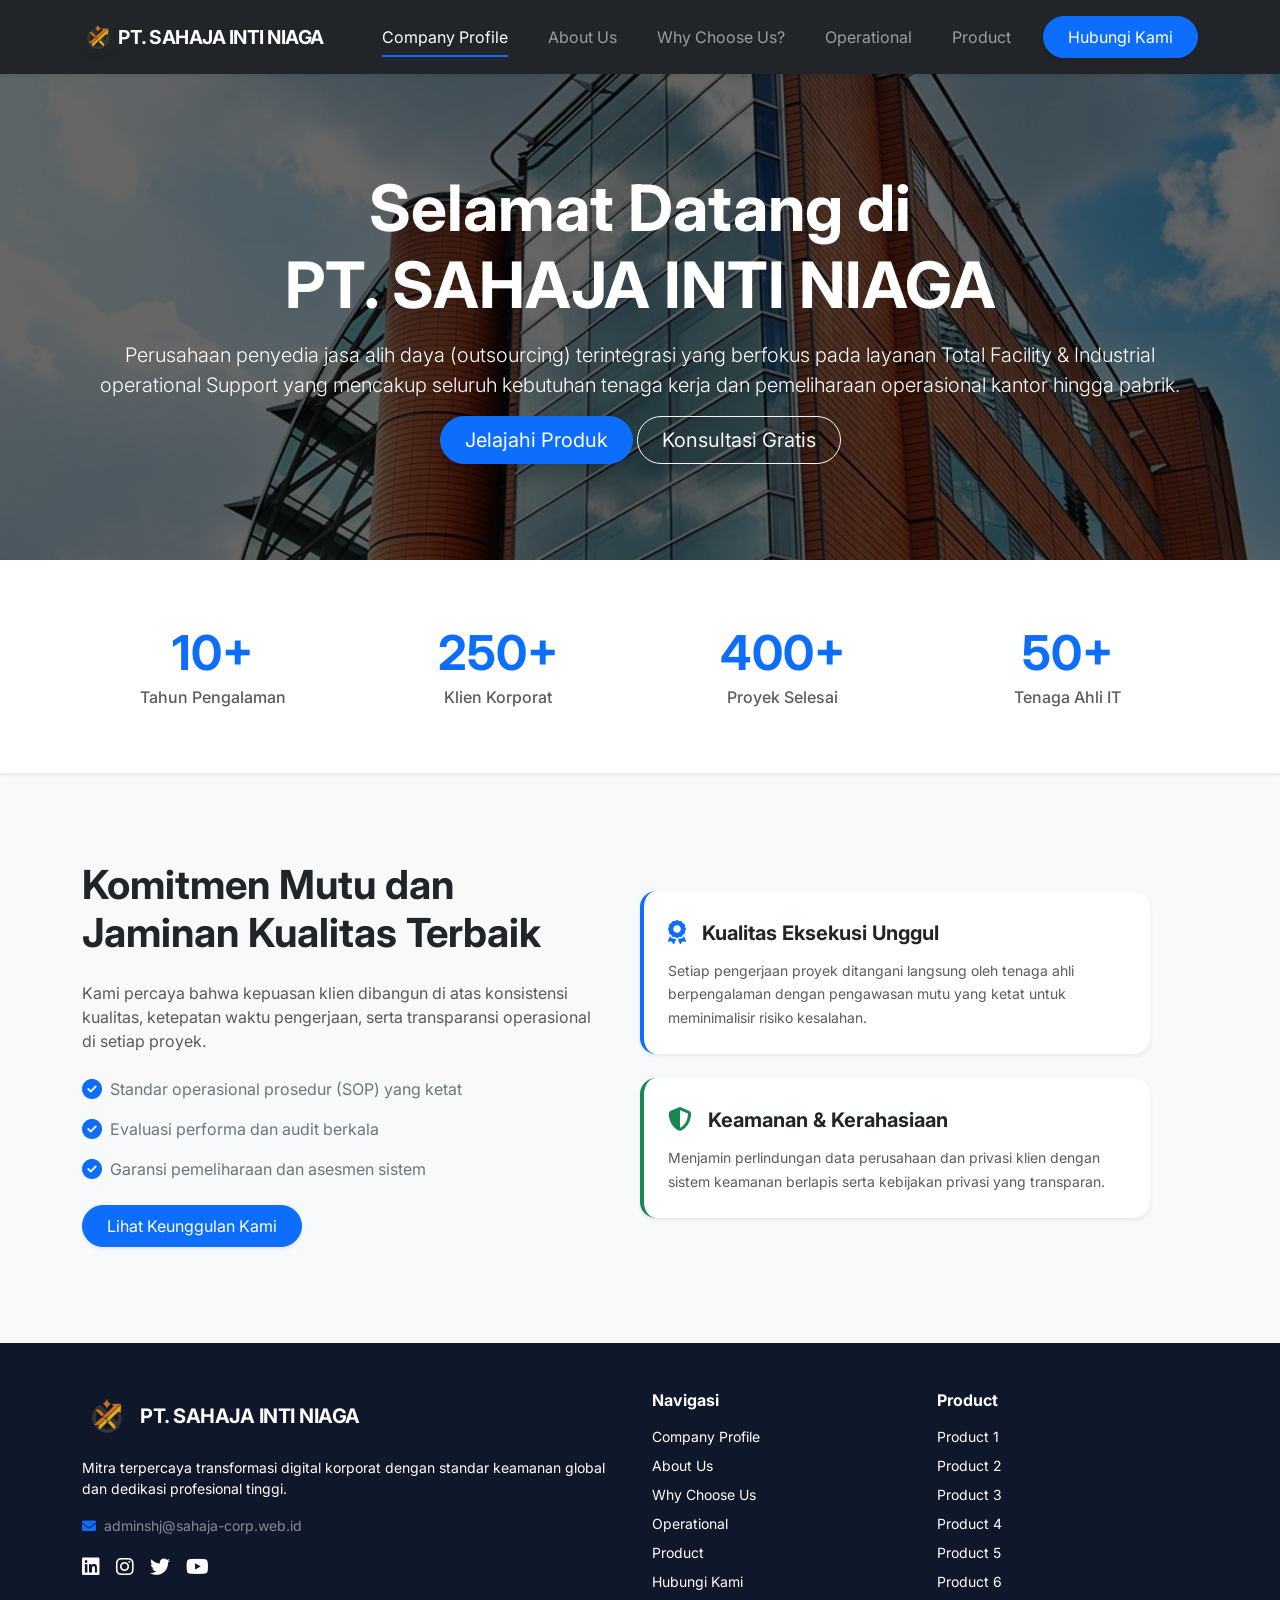
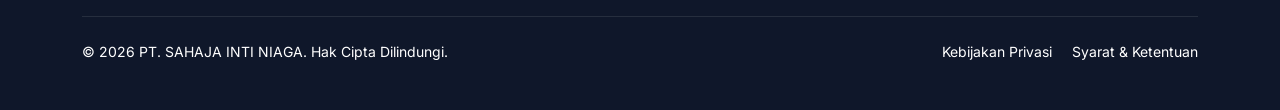
==== commit e2c50827: "revisi navbar revisi navbar biar ga kebawah garis tiga nya" ====
--- a/index.html
+++ b/index.html
@@ -37,12 +37,14 @@
     </div>
 
     <nav class="navbar navbar-expand-lg navbar-dark bg-dark sticky-top shadow-sm py-3">
-        <div class="container">
-            <a class="navbar-brand d-flex align-items-center" href="#" onclick="switchView('profile')">
-                <div class="rounded-3 p-2 me-2 d-flex align-items-center justify-content-center shadow-sm" style="width: 50px; height: 50px;">                    
-                    <img src="img/logo-pavicon-removebg-preview.png" alt="Logo PT. Sahaja Inti Niaga" class="img-fluid" style="object-fit: contain; width: 100%; height: 100%;">
-                </div>
-                <span>PT. SAHAJA INTI NIAGA</span>
+        <div class="container d-flex align-items-center justify-content-between">
+            <!-- Brand / Logo & Nama Perusahaan (Dibuat flex-nowrap agar sejajar) -->
+            <a class="navbar-brand d-flex align-items-center me-0 flex-nowrap" href="#" onclick="switchView('profile')"     style="max-width: 80%;">
+                <div class="rounded-2 p-1 me-1 d-flex align-items-center justify-content-center shadow-sm flex-shrink-0"    style="width: 32px; height: 32px;">                    
+                    <img src="img/logo-pavicon-removebg-preview.png" alt="Logo PT. Sahaja Inti Niaga" class="img-fluid"     style="object-fit: contain; width: 100%; height: 100%;">
+                </div>
+                <!-- Ukuran teks dikecilkans sedikit di mobile (1.2rem) agar aman di layar 360px -->
+                <span class="fw-bold text-truncate" style="font-size: 1.2rem !important;">PT. SAHAJA INTI NIAGA</span>
             </a>
             <button class="navbar-toggler border-0 shadow-none" type="button" data-bs-toggle="collapse" data-bs-target="#navbarNav" aria-controls="navbarNav" aria-expanded="false" aria-label="Toggle navigation">
                 <span class="navbar-toggler-icon"></span>
@@ -543,8 +545,7 @@
                     <div class="col-lg-4 col-md-6">
                         <div class="card card-hover border-0 shadow-sm rounded-4 overflow-hidden h-100 bg-white">
                             <img src="https://placehold.co/600x350/0f172a/ffffff?text=Product+1" class="card-img-top" alt="ERP">
-                            <div class="card-body p-4 d-flex flex-column">
-                                <div class="mb-2"><span class="badge bg-primary bg-opacity-15 text-dark">Software</span></div>
+                            <div class="card-body p-4 d-flex flex-column">                            
                                 <h4 class="fw-bold h5">Product 1</h4>
                                 <p class="text-muted small flex-grow-1">Lorem ipsum dolor sit amet consectetur adipisicing elit. Corrupti laborum fugit quam ducimus obcaecati perspiciatis sint optio corporis vel provident?.</p>
                                 <button class="btn btn-outline-primary rounded-pill mt-3 w-100" onclick="showProductDetail('Product 1', 'Lorem ipsum dolor sit amet consectetur adipisicing elit. Corrupti laborum fugit quam ducimus obcaecati perspiciatis sint optio corporis vel provident?.', 'https://placehold.co/600x350/0f172a/ffffff?text=Product+1')">Lihat Detail</button>
@@ -557,7 +558,6 @@
                         <div class="card card-hover border-0 shadow-sm rounded-4 overflow-hidden h-100 bg-white">
                             <img src="https://placehold.co/600x350/1e293b/ffffff?text=Product+2" class="card-img-top" alt="Cloud">
                             <div class="card-body p-4 d-flex flex-column">
-                                <div class="mb-2"><span class="badge bg-success bg-opacity-15 text-success">Infrastruktur</span></div>
                                 <h4 class="fw-bold h5">Product 2</h4>
                                 <p class="text-muted small flex-grow-1">Lorem, ipsum dolor sit amet consectetur adipisicing elit. Expedita nostrum, necessitatibus labore illum quo quibusdam molestias earum rerum aliquam ea!.</p>
                                 <button class="btn btn-outline-primary rounded-pill mt-3 w-100" onclick="showProductDetail('Cloud & Server Solutions', 'Layanan infrastruktur awan yang aman, fleksibel, dan skalabel. Didukung oleh data center tier-3 dengan jaminan ketersediaan sistem 99.9%.', 'https://placehold.co/600x350/1e293b/ffffff?text=Cloud+Infrastructure')">Lihat Detail</button>
@@ -569,8 +569,7 @@
                     <div class="col-lg-4 col-md-6">
                         <div class="card card-hover border-0 shadow-sm rounded-4 overflow-hidden h-100 bg-white">
                             <img src="https://placehold.co/600x350/334155/ffffff?text=Product+3" class="card-img-top" alt="Cyber Security">
-                            <div class="card-body p-4 d-flex flex-column">
-                                <div class="mb-2"><span class="badge bg-danger bg-opacity-15 text-danger">Keamanan</span></div>
+                            <div class="card-body p-4 d-flex flex-column">                                
                                 <h4 class="fw-bold h5">Product 3</h4>
                                 <p class="text-muted small flex-grow-1">Lorem, ipsum dolor sit amet consectetur adipisicing elit. Expedita nostrum, necessitatibus labore illum quo quibusdam molestias earum rerum aliquam ea!.</p>
                                 <button class="btn btn-outline-primary rounded-pill mt-3 w-100" onclick="showProductDetail('Enterprise Cyber Security', 'Solusi pertahanan siber end-to-end untuk melindungi aset data berharga perusahaan dari ancaman ransomware dan kebocoran data.', 'https://placehold.co/600x350/334155/ffffff?text=Cyber+Security')">Lihat Detail</button>
@@ -582,8 +581,7 @@
                     <div class="col-lg-4 col-md-6">
                         <div class="card card-hover border-0 shadow-sm rounded-4 overflow-hidden h-100 bg-white">
                             <img src="https://placehold.co/600x350/475569/ffffff?text=Product+4" class="card-img-top" alt="AI Analytics">
-                            <div class="card-body p-4 d-flex flex-column">
-                                <div class="mb-2"><span class="badge bg-warning bg-opacity-15 text-warning">Artificial Intelligence</span></div>
+                            <div class="card-body p-4 d-flex flex-column">                                
                                 <h4 class="fw-bold h5">Product 4</h4>
                                 <p class="text-muted small flex-grow-1">Lorem, ipsum dolor sit amet consectetur adipisicing elit. Expedita nostrum, necessitatibus labore illum quo quibusdam molestias earum rerum aliquam ea!.</p>
                                 <button class="btn btn-outline-primary rounded-pill mt-3 w-100" onclick="showProductDetail('AI Business Analytics', 'Platform analitik canggih bertenaga AI yang membantu manajemen puncak mengambil keputusan strategis berdasarkan data prediktif.', 'https://placehold.co/600x350/475569/ffffff?text=AI+Analytics')">Lihat Detail</button>
@@ -595,8 +593,7 @@
                     <div class="col-lg-4 col-md-6">
                         <div class="card card-hover border-0 shadow-sm rounded-4 overflow-hidden h-100 bg-white">
                             <img src="https://placehold.co/600x350/64748b/ffffff?text=Product+5" class="card-img-top" alt="Custom Dev">
-                            <div class="card-body p-4 d-flex flex-column">
-                                <div class="mb-2"><span class="badge bg-primary bg-opacity-15 text-primary">Development</span></div>
+                            <div class="card-body p-4 d-flex flex-column">                                
                                 <h4 class="fw-bold h5">Product 5</h4>
                                 <p class="text-muted small flex-grow-1">Lorem, ipsum dolor sit amet consectetur adipisicing elit. Expedita nostrum, necessitatibus labore illum quo quibusdam molestias earum rerum aliquam ea!..</p>
                                 <button class="btn btn-outline-primary rounded-pill mt-3 w-100" onclick="showProductDetail('Custom Software Dev', 'Layanan pembuatan aplikasi kustom dari nol dengan standar arsitektur modern, performa tinggi, dan UI/UX intuitif.', 'https://placehold.co/600x350/64748b/ffffff?text=Custom+Software')">Lihat Detail</button>
@@ -608,8 +605,7 @@
                     <div class="col-lg-4 col-md-6">
                         <div class="card card-hover border-0 shadow-sm rounded-4 overflow-hidden h-100 bg-white">
                             <img src="https://placehold.co/600x350/0f172a/ffffff?text=Product+6" class="card-img-top" alt="Consulting">
-                            <div class="card-body p-4 d-flex flex-column">
-                                <div class="mb-2"><span class="badge bg-info bg-opacity-15 text-info">Konsultasi</span></div>
+                            <div class="card-body p-4 d-flex flex-column">                                
                                 <h4 class="fw-bold h5">Product 6</h4>
                                 <p class="text-muted small flex-grow-1">Lorem, ipsum dolor sit amet consectetur adipisicing elit. Expedita nostrum, necessitatibus labore illum quo quibusdam molestias earum rerum aliquam ea!.</p>
                                 <button class="btn btn-outline-primary rounded-pill mt-3 w-100" onclick="showProductDetail('IT Strategic Consulting', 'Konsultasi bersama para ahli teknologi berpengalaman untuk merancang cetak biru transformasi digital perusahaan.', 'https://placehold.co/600x350/0f172a/ffffff?text=IT+Consulting')">Lihat Detail</button>
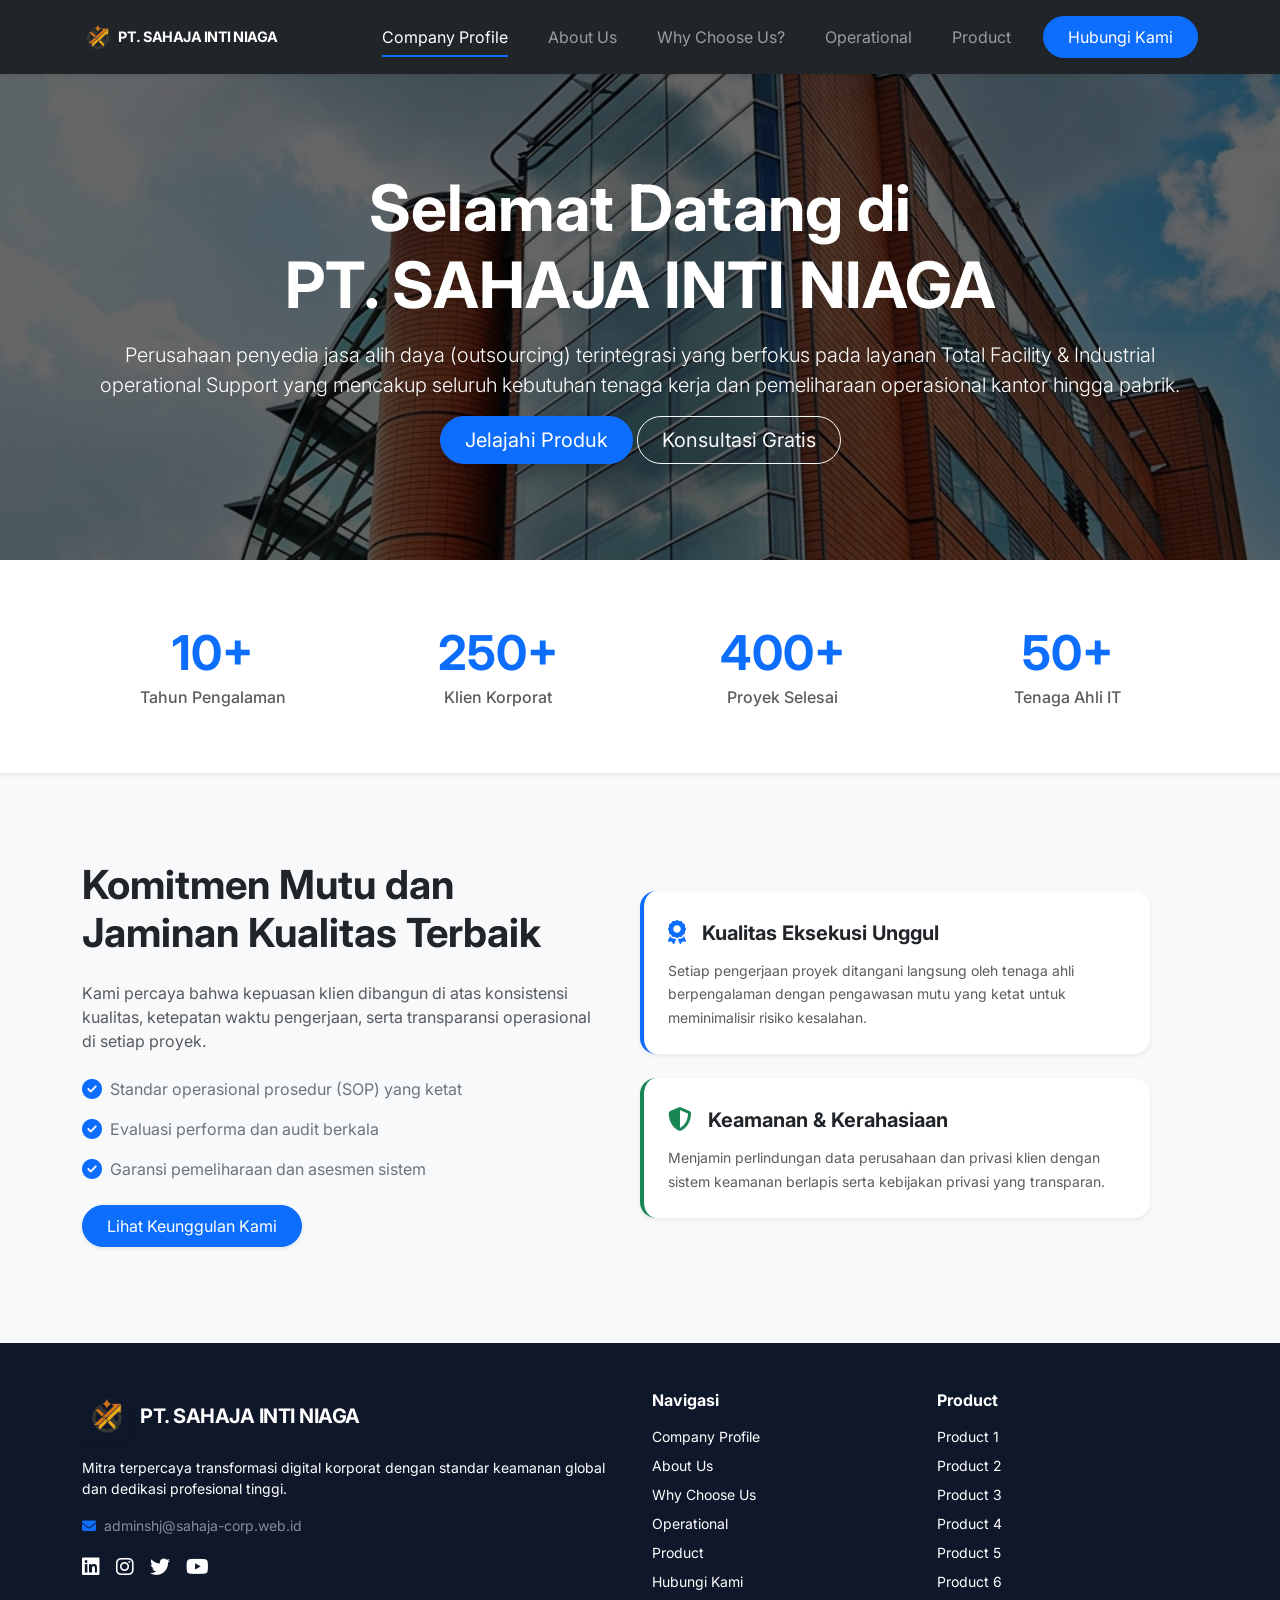
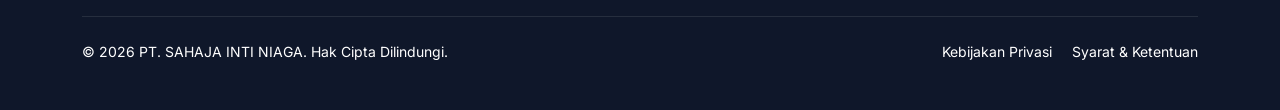
==== commit e0686c2c: "ss sss" ====
--- a/index.html
+++ b/index.html
@@ -43,8 +43,8 @@
                 <div class="rounded-2 p-1 me-1 d-flex align-items-center justify-content-center shadow-sm flex-shrink-0"    style="width: 32px; height: 32px;">                    
                     <img src="img/logo-pavicon-removebg-preview.png" alt="Logo PT. Sahaja Inti Niaga" class="img-fluid"     style="object-fit: contain; width: 100%; height: 100%;">
                 </div>
-                <!-- Ukuran teks dikecilkans sedikit di mobile (1.2rem) agar aman di layar 360px -->
-                <span class="fw-bold text-truncate" style="font-size: 1.2rem !important;">PT. SAHAJA INTI NIAGA</span>
+                <!-- Ukuran teks dikecilkans sedikit di mobile (0.9rem) agar aman di layar 360px -->
+                <span class="fw-bold text-truncate" style="font-size: 0.9rem !important;">PT. SAHAJA INTI NIAGA</span>
             </a>
             <button class="navbar-toggler border-0 shadow-none" type="button" data-bs-toggle="collapse" data-bs-target="#navbarNav" aria-controls="navbarNav" aria-expanded="false" aria-label="Toggle navigation">
                 <span class="navbar-toggler-icon"></span>
--- a/style.css
+++ b/style.css
@@ -96,5 +96,8 @@
             width: calc(100% - 2rem);
         }
 
-
+html, body , section {
+    max-width: 100%;
+    overflow-x: hidden;
+}
         
